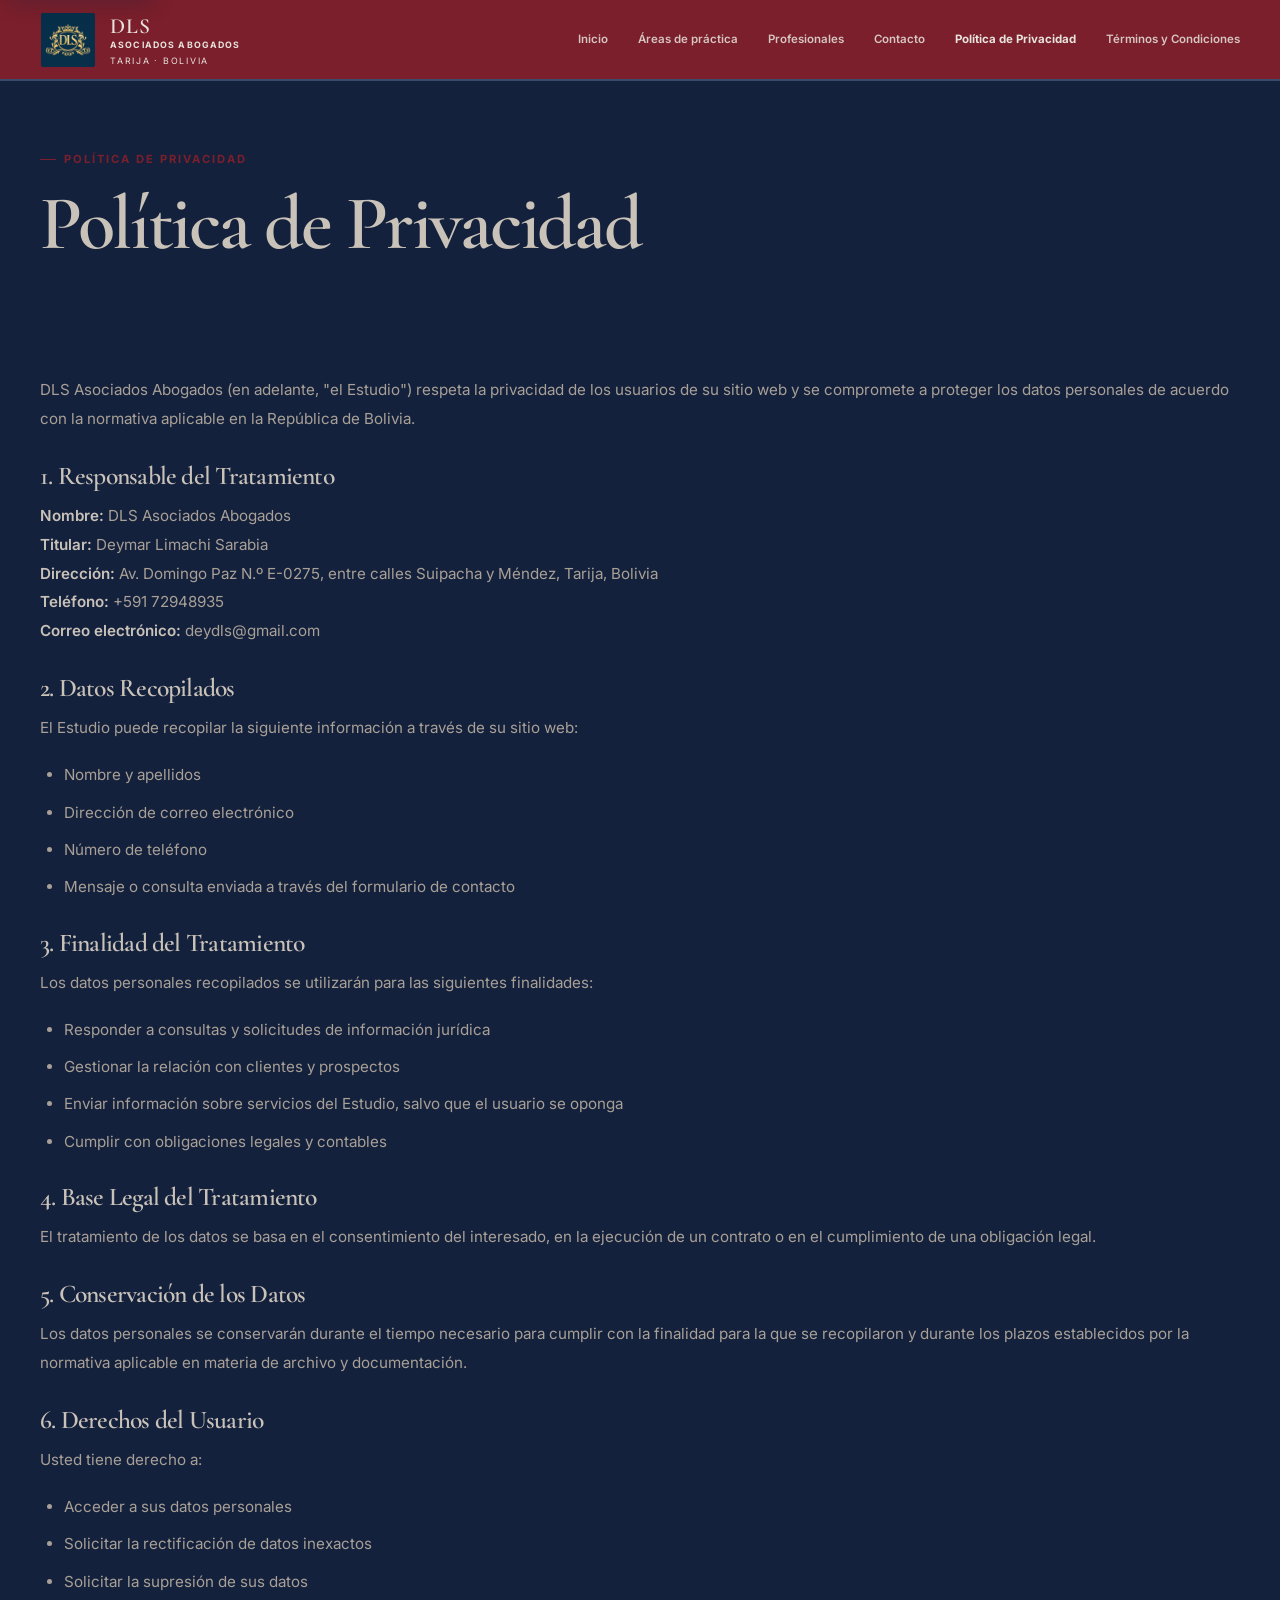
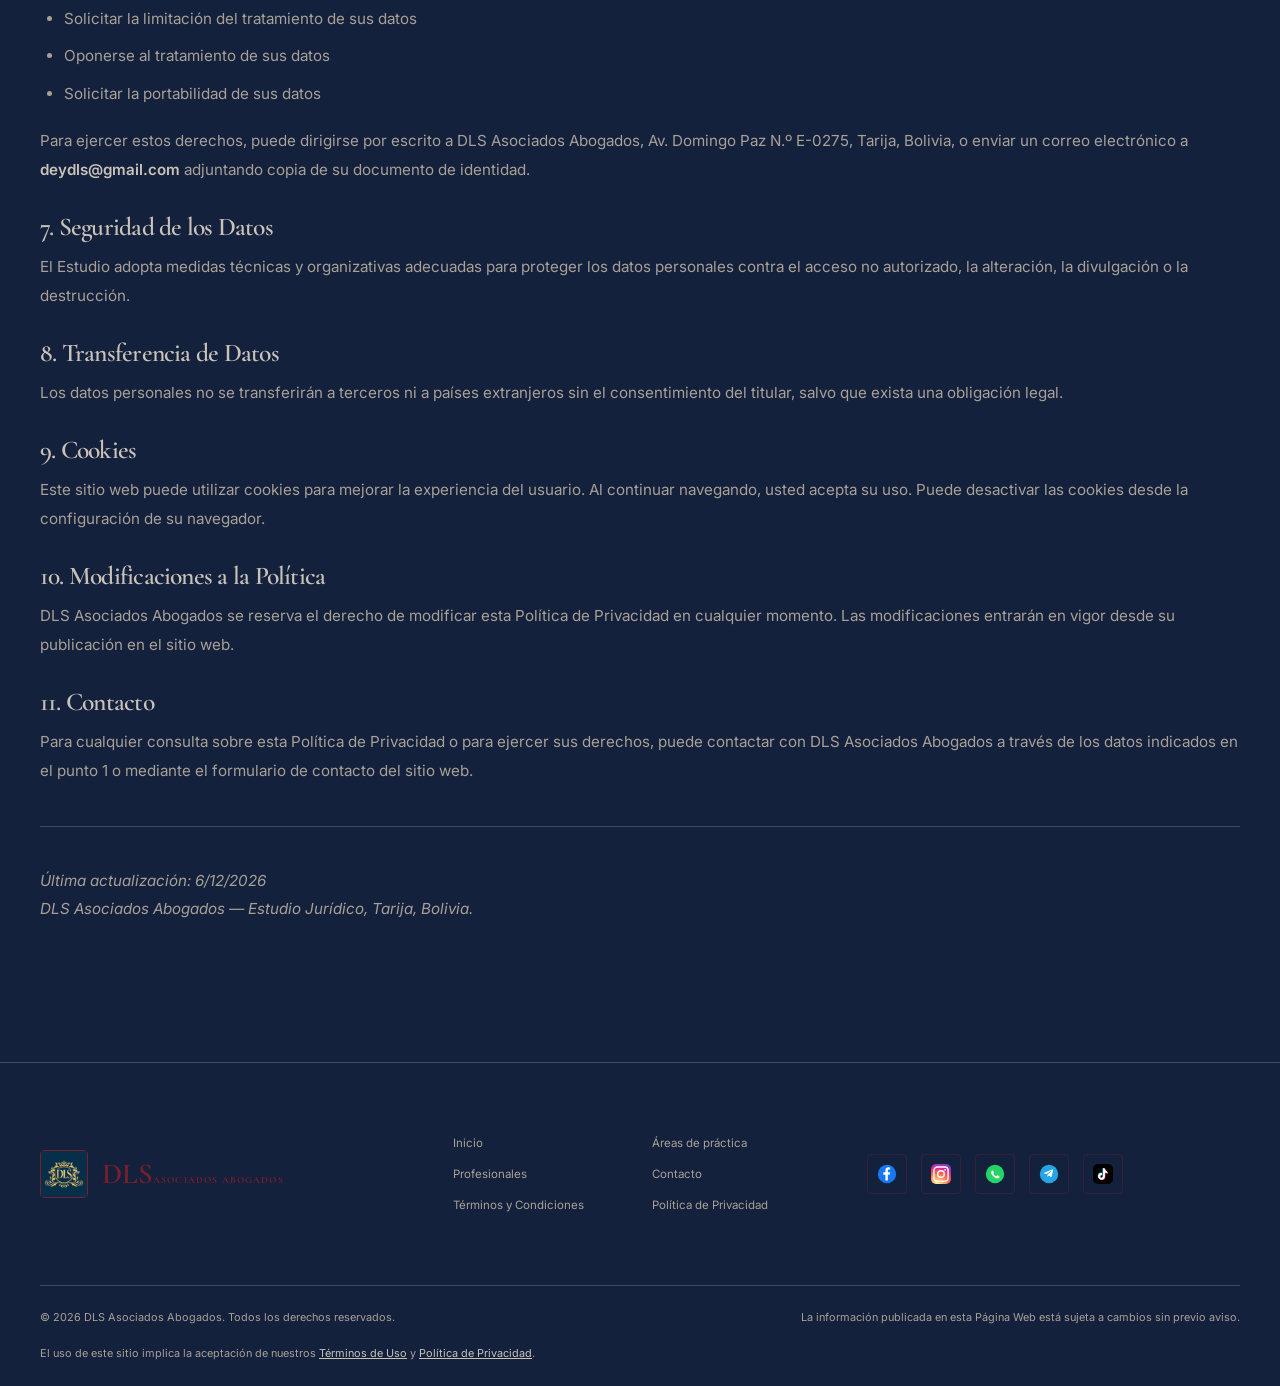
==== privacy-policy.html @ 2ac3062e "Primer commit: sitio web DLS Asociados Abogados listo para despliegue en Netlify" ====
<!doctype html>
<html lang="es">
  <head>
    <meta charset="utf-8" />
    <meta name="viewport" content="width=device-width, initial-scale=1" />
    <meta name="theme-color" content="#A5202B" />
    <meta name="robots" content="noindex, nofollow" />
    <title>Política de Privacidad | DLS Asociados Abogados</title>

    <!-- Favicon -->
    <link rel="icon" type="image/svg+xml" href="assets/favicon.svg" />
    <link rel="apple-touch-icon" href="assets/logo/logo-isotipo.svg" />

    <!-- Tipografía -->
    <link
      rel="preconnect"
      href="https://fonts.googleapis.com"
    />
    <link
      rel="preconnect"
      href="https://fonts.gstatic.com"
      crossorigin
    />
    <link
      href="https://fonts.googleapis.com/css2?family=Cormorant+Garamond:ital,wght@0,400;0,500;0,600;0,700;1,400&family=Inter:wght@400;500;600;700&display=swap"
      rel="stylesheet"
    />

    <!-- Hojas de estilo -->
    <link rel="stylesheet" href="css/tokens.css" />
    <link rel="stylesheet" href="css/base.css" />
    <link rel="stylesheet" href="css/components.css" />
    <link rel="stylesheet" href="css/responsive.css" />
  </head>

  <body>
    <a class="skip-link" href="#contenido">Saltar al contenido</a>

    <header class="site-header">
      <div class="container header-inner">
        <a class="brand" href="index.html" aria-label="DLS Asociados Abogados, inicio">
          <img
            class="brand-mark"
            src="assets/logo/logo-isotipo.svg"
            alt="Isotipo DLS"
            width="56"
            height="56"
            loading="eager"
          />
          <span class="brand-copy">
            <strong>DLS <b>ASOCIADOS ABOGADOS</b></strong>
            <small>TARIJA · BOLIVIA</small>
          </span>
        </a>
        <nav class="primary-nav" aria-label="Navegación principal">
          <a class="nav-link" href="index.html">Inicio</a>
          <a class="nav-link" href="index.html#areas">Áreas de práctica</a>
          <a class="nav-link" href="index.html#equipo">Profesionales</a>
          <a class="nav-link" href="#contacto">Contacto</a>
          <a class="nav-link is-active" href="privacy-policy.html">Política de Privacidad</a>
          <a class="nav-link" href="terms-of-service.html">Términos y Condiciones</a>
        </nav>
      </div>
    </header>

    <main id="contenido">
      <section class="section-pad" style="padding-top: 60px;">
        <div class="container">
          <div class="section-heading reveal">
            <div>
              <p class="eyebrow"><span></span> POLÍTICA DE PRIVACIDAD</p>
              <h1>Política de Privacidad</h1>
            </div>
          </div>

          <article class="legal-content reveal">
            <p class="body-large">
              DLS Asociados Abogados (en adelante, "el Estudio") respeta la privacidad de los usuarios de su sitio web y se compromete a proteger los datos personales de acuerdo con la normativa aplicable en la República de Bolivia.
            </p>

            <h2>1. Responsable del Tratamiento</h2>
            <p>
              <strong>Nombre:</strong> DLS Asociados Abogados<br />
              <strong>Titular:</strong> Deymar Limachi Sarabia<br />
              <strong>Dirección:</strong> Av. Domingo Paz N.º E-0275, entre calles Suipacha y Méndez, Tarija, Bolivia<br />
              <strong>Teléfono:</strong> +591 72948935<br />
              <strong>Correo electrónico:</strong> deydls@gmail.com
            </p>

            <h2>2. Datos Recopilados</h2>
            <p>
              El Estudio puede recopilar la siguiente información a través de su sitio web:
            </p>
            <ul class="body-large">
              <li>Nombre y apellidos</li>
              <li>Dirección de correo electrónico</li>
              <li>Número de teléfono</li>
              <li>Mensaje o consulta enviada a través del formulario de contacto</li>
            </ul>

            <h2>3. Finalidad del Tratamiento</h2>
            <p>
              Los datos personales recopilados se utilizarán para las siguientes finalidades:
            </p>
            <ul class="body-large">
              <li>Responder a consultas y solicitudes de información jurídica</li>
              <li>Gestionar la relación con clientes y prospectos</li>
              <li>Enviar información sobre servicios del Estudio, salvo que el usuario se oponga</li>
              <li>Cumplir con obligaciones legales y contables</li>
            </ul>

            <h2>4. Base Legal del Tratamiento</h2>
            <p>
              El tratamiento de los datos se basa en el consentimiento del interesado, en la ejecución de un contrato o en el cumplimiento de una obligación legal.
            </p>

            <h2>5. Conservación de los Datos</h2>
            <p>
              Los datos personales se conservarán durante el tiempo necesario para cumplir con la finalidad para la que se recopilaron y durante los plazos establecidos por la normativa aplicable en materia de archivo y documentación.
            </p>

            <h2>6. Derechos del Usuario</h2>
            <p>
              Usted tiene derecho a:
            </p>
            <ul class="body-large">
              <li>Acceder a sus datos personales</li>
              <li>Solicitar la rectificación de datos inexactos</li>
              <li>Solicitar la supresión de sus datos</li>
              <li>Solicitar la limitación del tratamiento de sus datos</li>
              <li>Oponerse al tratamiento de sus datos</li>
              <li>Solicitar la portabilidad de sus datos</li>
            </ul>
            <p>
              Para ejercer estos derechos, puede dirigirse por escrito a DLS Asociados Abogados, Av. Domingo Paz N.º E-0275, Tarija, Bolivia, o enviar un correo electrónico a <strong>deydls@gmail.com</strong> adjuntando copia de su documento de identidad.
            </p>

            <h2>7. Seguridad de los Datos</h2>
            <p>
              El Estudio adopta medidas técnicas y organizativas adecuadas para proteger los datos personales contra el acceso no autorizado, la alteración, la divulgación o la destrucción.
            </p>

            <h2>8. Transferencia de Datos</h2>
            <p>
              Los datos personales no se transferirán a terceros ni a países extranjeros sin el consentimiento del titular, salvo que exista una obligación legal.
            </p>

            <h2>9. Cookies</h2>
            <p>
              Este sitio web puede utilizar cookies para mejorar la experiencia del usuario. Al continuar navegando, usted acepta su uso. Puede desactivar las cookies desde la configuración de su navegador.
            </p>

            <h2>10. Modificaciones a la Política</h2>
            <p>
              DLS Asociados Abogados se reserva el derecho de modificar esta Política de Privacidad en cualquier momento. Las modificaciones entrarán en vigor desde su publicación en el sitio web.
            </p>

            <h2>11. Contacto</h2>
            <p>
              Para cualquier consulta sobre esta Política de Privacidad o para ejercer sus derechos, puede contactar con DLS Asociados Abogados a través de los datos indicados en el punto 1 o mediante el formulario de contacto del sitio web.
            </p>

            <hr style="margin: 40px 0; border: none; border-top: 1px solid var(--line-hover);" />

            <p class="body-large">
              <em>
                Última actualización: <span id="update-date"></span><br />
                DLS Asociados Abogados — Estudio Jurídico, Tarija, Bolivia.
              </em>
            </p>
          </article>
        </div>
      </section>
    </main>

    <footer class="site-footer">
      <div class="container footer-main">
        <a class="footer-brand" href="index.html">
          <span class="brand-mark">
            <img src="assets/logo/logo-isotipo.svg" alt="Isotipo DLS" width="48" height="48" />
          </span>
          <span>
            <strong>DLS<small>ASOCIADOS ABOGADOS</small></strong>
          </span>
        </a>
        <div class="footer-links">
          <a href="index.html">Inicio</a>
          <a href="index.html#areas">Áreas de práctica</a>
          <a href="index.html#equipo">Profesionales</a>
          <a href="index.html#contacto">Contacto</a>
          <a href="terms-of-service.html">Términos y Condiciones</a>
          <a href="privacy-policy.html">Política de Privacidad</a>
        </div>
        <div class="footer-social">
          <a href="#" class="social-facebook" aria-label="Facebook">
            <img src="assets/Redes Sociales/facebook.svg" alt="Facebook" width="20" height="20" />
          </a>
          <a href="#" class="social-instagram" aria-label="Instagram">
            <img src="assets/Redes Sociales/instagram.svg" alt="Instagram" width="20" height="20" />
          </a>
          <a href="#" class="social-whatsapp" aria-label="WhatsApp">
            <img src="assets/Redes Sociales/whatsapp.svg" alt="WhatsApp" width="20" height="20" />
          </a>
          <a href="#" class="social-telegram" aria-label="Telegram">
            <img src="assets/Redes Sociales/telegram.svg" alt="Telegram" width="20" height="20" />
          </a>
          <a href="#" class="social-tiktok" aria-label="TikTok">
            <img src="assets/Redes Sociales/tiktok.svg" alt="TikTok" width="20" height="20" />
          </a>
        </div>
      </div>
      <div class="container footer-bottom">
        <span>© <span id="current-year"></span> DLS Asociados Abogados. Todos los derechos reservados.</span>
        <span>La información publicada en esta Página Web está sujeta a cambios sin previo aviso.</span>
        <span>El uso de este sitio implica la aceptación de nuestros <a href="terms-of-service.html" style="color: var(--ink); text-decoration: underline;">Términos de Uso</a> y <a href="privacy-policy.html" style="color: var(--ink); text-decoration: underline;">Política de Privacidad</a>.</span>
      </div>
    </footer>

    <script type="module" src="js/main.js"></script>
    <script>
      document.getElementById('current-year').textContent = new Date().getFullYear();
      document.getElementById('update-date').textContent = new Date().toLocaleDateString('es-BO');
    </script>
  </body>
</html>
---- css/tokens.css ----
:root {
  /* Diseño: tema oscuro permanente */
  color-scheme: dark;

  /* Nueva paleta institucional */
  --azul-tinto: #14213d;
  --azul-tinto-deep: #0f1a30;
  --burdeo: #7a1f2b;
  --burdeo-dark: #5a1520;
  --burdeo-light: rgba(122, 31, 43, 0.15);
  --burdeo-border: rgba(122, 31, 43, 0.35);
  --piedra: #e7e3dc;
  --piedra-soft: #c9c2b8;
  --piedra-muted: #a8a096;

  /* Neutros derivados de la paleta */
  --paper: #14213d;
  --surface: #1c2e4c;
  --surface-soft: #263a5f;
  --ink: #c9c2b8;
  --ink-soft: #a8a096;
  --muted: #8a8278;
  --muted-soft: #6e665e;
  --line: #2a3a5a;
  --line-hover: #3a4a6a;

  /* Enlaces */
  --link: #7a1f2b;
  --link-hover: #9a3f4b;

  --burdeo-deep: #5a1520;

  /* Colores semánticos adicionales (referenciados en components.css) */
  --ivory: #243452;
  --wine: #7a1f2b;

  /* Tipografía */
  --font-display: "Cormorant Garamond", Georgia, serif;
  --font-body: "Inter", system-ui, -apple-system, BlinkMacSystemFont, "Segoe UI", Roboto, sans-serif;
  --font-mono: ui-monospace, SFMono-Regular, "SF Mono", Consolas, monospace;

  /* Espaciado y contenedor */
  --container-max: 1200px;
  --container-padding: 28px;
  --header-height: 80px;
  --header-height-scrolled: 64px;
  --radius: 4px;
  --radius-soft: 10px;
  --shadow-soft: 0 8px 24px rgba(20, 33, 61, 0.40);
  --shadow-medium: 0 16px 40px rgba(20, 33, 61, 0.50);
  --shadow-strong: 0 24px 60px rgba(20, 33, 61, 0.60);

  /* Transiciones */
  --ease-base: cubic-bezier(0.2, 0.7, 0.2, 1);
  --ease-spring: cubic-bezier(0.34, 1.56, 0.64, 1);
  --transition-fast: 0.25s var(--ease-base);
  --transition-base: 0.4s var(--ease-base);
  --transition-slow: 0.65s var(--ease-base);

  /* Breakpoints */
  --bp-xl: 1200px;
  --bp-lg: 1024px;
  --bp-md: 768px;
  --bp-sm: 540px;

  z-index:
    z-dropdown 100,
    z-sticky 500,
    z-modal 1000,
    z-toast 1100;
}
---- css/base.css ----
/* ==== Reset y base ==== */
*,
*::before,
*::after {
  box-sizing: border-box;
  margin: 0;
  padding: 0;
}

html {
  scroll-behavior: smooth;
  scroll-padding-top: calc(var(--header-height) + 16px);
  font-size: 16px;
}

body {
  margin: 0;
  background: var(--paper);
  color: var(--ink);
  font-family: var(--font-body);
  font-size: 0.9375rem;
  line-height: 1.8;
  font-weight: 400;
  -webkit-font-smoothing: antialiased;
  -moz-osx-font-smoothing: grayscale;
  text-rendering: optimizeLegibility;
}

body.menu-open {
  overflow: hidden;
}

a {
  color: inherit;
  text-decoration: none;
  transition: color var(--transition-fast);
}

button,
input,
select,
textarea {
  font: inherit;
  color: inherit;
}

img,
svg {
  display: block;
  max-width: 100%;
  height: auto;
}

::selection {
  background: var(--burdeo);
  color: var(--burdeo-deep);
}

/* ==== Utilidades de layout ==== */
.container {
  width: min(var(--container-max), calc(100% - 2 * var(--container-padding)));
  margin-inline: auto;
}

.section-pad {
  padding: 120px 0;
}

.section-sm {
  padding: 80px 0;
}

/* ==== Títulos ==== */
h1,
h2,
h3,
h4,
h5,
h6 {
  font-family: var(--font-display);
  font-weight: 500;
  line-height: 1.1;
  letter-spacing: -0.03em;
  color: var(--ink);
}

h1 {
  font-size: clamp(2.6rem, 6vw, 4.8rem);
  margin-bottom: 0.65em;
  font-weight: 600;
}

h2 {
  font-size: clamp(2.1rem, 4.5vw, 3.6rem);
  margin-bottom: 0.55em;
  font-weight: 600;
}

h3 {
  font-size: clamp(1.4rem, 3vw, 2rem);
  margin-bottom: 0.5em;
  font-weight: 600;
}

h4 {
  font-size: clamp(1.1rem, 2.5vw, 1.45rem);
  margin-bottom: 0.5em;
  font-weight: 600;
}

h1 em,
h2 em,
h3 em,
h4 em {
  font-weight: 400;
  color: var(--burdeo);
  font-style: italic;
}

p {
  margin: 0 0 1.25rem;
  color: var(--ink-soft);
}

.body-large {
  font-size: 1.05rem;
  line-height: 1.9;
  color: var(--ink-soft);
}

/* ==== Enlaces de texto ==== */
.text-link {
  display: inline-flex;
  align-items: center;
  gap: 8px;
  margin-top: 20px;
  color: var(--burdeo);
  font-size: 0.75rem;
  font-weight: 700;
  letter-spacing: 0.1em;
  text-transform: uppercase;
  transition: color var(--transition-fast), gap var(--transition-base);
}

.text-link:hover {
  color: var(--link-hover);
  gap: 14px;
}

.text-link-light {
  color: var(--ink);
}

.text-link-light:hover {
  color: var(--burdeo);
}

/* ==== Eyebrow (títulos de sección pequeños) ==== */
.eyebrow {
  display: inline-flex;
  align-items: center;
  gap: 8px;
  font-size: 0.7rem;
  font-weight: 700;
  letter-spacing: 0.18em;
  text-transform: uppercase;
  color: var(--burdeo);
  margin-bottom: 12px;
}

.eyebrow span {
  display: inline-block;
  width: 16px;
  height: 1px;
  background: currentColor;
}

/* .eyebrow-light se usa sobre fondos oscuros (hero, contacto) para contraste accesible */
.eyebrow-light {
  color: var(--ink);
}

/* ==== Eyebrow (títulos de sección pequeños) ==== */
.eyebrow {
  display: inline-flex;
  align-items: center;
  gap: 8px;
  font-size: 0.7rem;
  font-weight: 700;
  letter-spacing: 0.18em;
  text-transform: uppercase;
  color: var(--burdeo);
  margin-bottom: 12px;
}

.eyebrow span {
  display: inline-block;
  width: 16px;
  height: 1px;
  background: currentColor;
}

/* .eyebrow-light se usa sobre fondos oscuros (hero, contacto) para que el texto se vea claro */
.eyebrow-light {
  color: var(--ink);
}

/* ==== Botones ==== */
.button {
  display: inline-flex;
  align-items: center;
  justify-content: center;
  gap: 10px;
  min-height: 54px;
  padding: 0 28px;
  border: 1px solid transparent;
  border-radius: var(--radius);
  font-size: 0.72rem;
  font-weight: 700;
  letter-spacing: 0.1em;
  text-transform: uppercase;
  cursor: pointer;
  transition: transform var(--transition-fast), background var(--transition-fast),
    border-color var(--transition-fast), color var(--transition-fast), box-shadow var(--transition-fast);
}

.button:hover {
  transform: translateY(-2px);
  box-shadow: var(--shadow-soft);
}

.button:active {
  transform: translateY(0);
}

.button-gold {
  background: var(--burdeo);
  color: #f5f5f0;
}

.button-gold:hover {
  background: var(--burdeo-deep);
  color: #f5f5f0;
}

.button-outline {
  background: transparent;
  border-color: var(--line-hover);
  color: #f5f5f0;
}

.button-outline:hover {
  background: var(--burdeo);
  border-color: var(--burdeo);
  color: #f5f5f0;
}

.button-ghost {
  background: transparent;
  color: #f5f5f0;
}

.button-ghost:hover {
  color: #f5f5f0;
  background: var(--ivory);
}

.button:focus-visible {
  outline: 3px solid var(--burdeo-deep);
  outline-offset: 3px;
}

/* ==== Skip link ==== */
.skip-link {
  position: fixed;
  z-index: 2000;
  top: 12px;
  left: 12px;
  padding: 10px 16px;
  background: var(--surface);
  color: var(--ink);
  border: 1px solid var(--line);
  border-radius: var(--radius);
  font-size: 0.75rem;
  font-weight: 600;
  transform: translateY(-150%);
  transition: transform var(--transition-fast);
  box-shadow: var(--shadow-soft);
}

.skip-link:focus {
  transform: translateY(0);
}

/* ==== Focus visible ==== */
:focus-visible {
  outline: 3px solid var(--burdeo-deep);
  outline-offset: 3px;
}

/* ==== Reduce motion ==== */
@media (prefers-reduced-motion: reduce) {
  *,
  *::before,
  *::after {
    animation-duration: 0.01ms !important;
    animation-iteration-count: 1 !important;
    transition-duration: 0.01ms !important;
    scroll-behavior: auto !important;
  }
}
---- css/components.css ----
/* ==== Cabecera ==== */
.site-header {
  position: sticky;
  top: 0;
  z-index: 500;
  height: var(--header-height);
  background: var(--burdeo);
  border-bottom: 1px solid var(--line-hover);
  transition: background var(--transition-base), height var(--transition-base),
    box-shadow var(--transition-base);
}

.site-header.is-scrolled {
  height: var(--header-height-scrolled);
  backdrop-filter: blur(12px);
  background: rgba(122, 31, 43, 0.95);
  box-shadow: var(--shadow-medium);
}

.header-inner {
  height: 100%;
  display: flex;
  align-items: center;
  justify-content: space-between;
  gap: 24px;
}

.brand {
  display: flex;
  align-items: center;
  gap: 14px;
  color: var(--piedra);
}

.brand-mark {
  display: grid;
  place-items: center;
  width: 56px;
  height: 56px;
  border: 1px solid var(--burdeo);
  font: 600 1.5rem var(--font-display);
  letter-spacing: 0.06em;
  color: var(--burdeo);
  border-radius: var(--radius);
  transition: transform var(--transition-base);
  background: var(--surface);
  color: var(--burdeo);
}

.brand:hover .brand-mark {
  transform: none;
}

.brand-copy {
  display: flex;
  flex-direction: column;
  line-height: 1.12;
}

.brand-copy strong {
  font: 600 1.35rem var(--font-display);
  letter-spacing: 0.04em;
  color: var(--piedra);
}

.brand-copy b {
  display: block;
  font: 700 0.55rem var(--font-body);
  letter-spacing: 0.13em;
  color: var(--piedra);
}

.brand-copy small {
  font-size: 0.55rem;
  letter-spacing: 0.2em;
  margin-top: 6px;
  color: var(--piedra);
}

/* Navegación principal */
.primary-nav {
  display: flex;
  align-items: center;
  gap: clamp(16px, 2.5vw, 30px);
}

.nav-link {
  color: var(--piedra);
  font-size: 0.72rem;
  font-weight: 600;
  white-space: nowrap;
  padding: 6px 0;
  position: relative;
  transition: color var(--transition-fast);
  opacity: 0.85;
}

.nav-link::after {
  content: "";
  position: absolute;
  bottom: -2px;
  left: 0;
  width: 0;
  height: 2px;
  background: var(--burdeo);
  transition: width var(--transition-base), background var(--transition-base);
  border-radius: 1px;
}

.nav-link:hover {
  color: var(--piedra);
  opacity: 1;
}

.nav-link.is-active {
  color: var(--piedra);
  opacity: 1;
  font-weight: 700;
}

.nav-link:hover::after,
.nav-link.is-active::after {
  width: 100%;
  background: var(--piedra);
}

.nav-link.is-active::after {
  background: var(--burdeo);
}

.button-nav {
  min-height: 46px;
  padding: 0 18px;
  background: var(--burdeo);
  color: #f5f5f0;
  font-size: 0.65rem;
  font-weight: 700;
  border-radius: var(--radius);
  letter-spacing: 0.06em;
  text-transform: uppercase;
  transition: background var(--transition-fast), transform var(--transition-fast);
}

.button-nav:hover {
  background: var(--burdeo-deep);
  color: #f5f5f0;
  transform: translateY(-1px);
}

/* Botón menú móvil */
.menu-toggle {
  display: none;
  background: none;
  border: 0;
  padding: 10px;
  color: var(--ink);
  cursor: pointer;
  z-index: 1002;
}

.menu-toggle span {
  display: block;
  width: 24px;
  height: 1px;
  margin: 5px 0;
  background: currentColor;
  transition: transform var(--transition-base), opacity var(--transition-base),
    background var(--transition-base);
}

.menu-toggle[aria-expanded="true"] span:nth-child(1) {
  transform: translateY(6px) rotate(45deg);
}

.menu-toggle[aria-expanded="true"] span:nth-child(2) {
  opacity: 0;
}

.menu-toggle[aria-expanded="true"] span:nth-child(3) {
  transform: translateY(-6px) rotate(-45deg);
}

/* ==== Hero ==== */
.hero {
  position: relative;
  min-height: min(820px, calc(100svh - var(--header-height)));
  display: flex;
  align-items: center;
  overflow: hidden;
  background: var(--azul-tinto-deep);
  color: var(--ink);
}

.hero-image {
  position: absolute;
  inset: 0;
  background: var(--burdeo-deep);
  background-image: radial-gradient(circle at 20% 30%, rgba(122, 31, 43, 0.10) 0%, transparent 45%),
    radial-gradient(circle at 80% 70%, rgba(20, 33, 61, 0.12) 0%, transparent 50%);
}

.hero-overlay {
  position: absolute;
  inset: 0;
  background: linear-gradient(
    90deg,
    rgba(20, 33, 61, 0.94) 0%,
    rgba(30, 45, 70, 0.80) 48%,
    rgba(15, 26, 48, 0.65) 100%
  );
}

.hero-content {
  position: relative;
  z-index: 2;
  padding: 55px 0 80px;
  display: flex;
  justify-content: space-between;
  align-items: center;
  gap: 40px;
  flex-wrap: nowrap;
}

.hero-text {
  flex: 1;
  max-width: 600px;
}

.hero-logo {
  flex: 0 0 auto;
  max-width: 650px;
}

.hero-logo img {
  width: 100%;
  height: auto;
  display: block;
}

.hero h1 {
  max-width: 860px;
  margin-bottom: 22px;
  color: var(--ink);
  font-weight: 600;
}

.hero-lead {
  max-width: 580px;
  color: var(--ink-soft);
  font-size: 1.08rem;
  margin-bottom: 38px;
  line-height: 1.8;
}

.hero-actions {
  display: flex;
  align-items: center;
  gap: 22px;
  flex-wrap: wrap;
  margin-top: 10px;
}

.hero-index {
  position: absolute;
  right: 4%;
  bottom: 48px;
  display: flex;
  align-items: center;
  gap: 14px;
  color: var(--ink-soft);
  font-size: 0.62rem;
  font-weight: 600;
  letter-spacing: 0.18em;
  text-transform: uppercase;
}

.hero-index i {
  width: 70px;
  height: 1px;
  background: var(--burdeo);
}

/* ==== Separador visual entre secciones ==== */
.section-pad {
  border-top: 1px solid var(--line-hover);
}

.site-footer {
  border-top: 1px solid var(--line-hover);
}

/* ==== Introducción / Estudio ==== */
.intro {
  background: var(--ivory);
}

.intro-grid {
  display: grid;
  grid-template-columns: 1fr 1fr;
  align-items: center;
  gap: clamp(60px, 10vw, 140px);
}

.intro-visual {
  position: relative;
  padding: 0 30px 40px 0;
}

.intro-photo {
  position: relative;
  min-height: 580px;
  border-radius: var(--radius-soft);
  overflow: hidden;
  border: 1px solid var(--line-hover);
}

.intro-photo-img {
  width: 100%;
  height: 100%;
  object-fit: cover;
  display: block;
}

.intro-visual::after {
  content: "";
  position: absolute;
  right: 0;
  bottom: -24px;
  width: 52%;
  height: 38%;
  border-right: 1px solid var(--burdeo-deep);
  border-bottom: 1px solid var(--burdeo-deep);
  pointer-events: none;
  border-radius: 0 0 var(--radius-soft) 0;
  opacity: 0.6;
}

.intro-caption {
  position: absolute;
  left: 0;
  bottom: 0;
  padding: 16px 22px;
  background: var(--burdeo);
  color: var(--piedra);
  font-size: 0.72rem;
  font-weight: 600;
  letter-spacing: 0.1em;
  border-radius: 0 0 var(--radius-soft) 0;
  border: 1px solid rgba(122, 31, 43, 0.3);
}

.intro-caption span {
  display: inline-block;
  width: 26px;
  height: 1px;
  margin: 0 10px 4px 0;
  background: var(--burdeo);
}

.intro-copy h2 em,
.section-heading h2 em,
.team-copy h2 em {
  color: var(--burdeo);
}

.intro-copy > p:not(.eyebrow) {
  color: var(--ink-soft);
}

/* ==== Áreas de práctica ==== */
.section-heading {
  display: flex;
  align-items: flex-end;
  justify-content: space-between;
  gap: 50px;
  margin-bottom: 60px;
  flex-wrap: wrap;
}

.section-heading h2 {
  margin: 0;
}

.section-intro {
  max-width: 380px;
  margin: 0 0 10px;
  color: var(--ink-soft);
  font-size: 0.92rem;
  line-height: 1.6;
}

.practice-grid {
  display: grid;
  grid-template-columns: repeat(3, 1fr);
  gap: 0;
  border-top: 1px solid var(--line);
  border-left: 1px solid var(--line);
}

.practice-card {
  position: relative;
  min-height: 260px;
  padding: 32px 30px 28px;
  border-right: 1px solid var(--line);
  border-bottom: 1px solid var(--line);
  background: var(--surface);
  transition: transform var(--transition-base), background var(--transition-base),
    box-shadow var(--transition-base), border-color var(--transition-base);
}

.practice-card:hover {
  background: var(--ivory);
  transform: translateY(-5px);
  box-shadow: var(--shadow-medium);
  border-color: var(--line-hover);
}

.practice-number {
  position: absolute;
  top: 28px;
  right: 28px;
  color: var(--ink-soft);
  font-size: 0.7rem;
  font-weight: 700;
  letter-spacing: 0.1em;
}

.line-icon {
  display: grid;
  place-items: center;
  width: 48px;
  height: 48px;
  margin-bottom: 24px;
  border: 2px solid var(--burdeo);
  border-radius: 50%;
  color: var(--burdeo);
  font: 1.7rem var(--font-display);
  background: rgba(122, 31, 43, 0.10);
  box-shadow: 0 0 0 3px rgba(122, 31, 43, 0.15);
  transition: transform var(--transition-base), background var(--transition-base),
    border-color var(--transition-base), box-shadow var(--transition-base);
}

.practice-card:hover .line-icon {
  transform: scale(1.1) rotate(-5deg);
  background: var(--burdeo);
  color: var(--burdeo-deep);
  box-shadow: 0 0 15px rgba(122, 31, 43, 0.35);
}

.practice-card h3 {
  margin-bottom: 12px;
  font-size: 1.6rem;
}

.practice-card p {
  min-height: 56px;
  color: var(--ink-soft);
  font-size: 0.8rem;
  margin-bottom: 18px;
}

.practice-card > a {
  color: var(--burdeo);
  font-size: 0.7rem;
  font-weight: 700;
  letter-spacing: 0.08em;
  text-transform: uppercase;
}

.practice-card-featured {
  background: var(--ivory);
  border-color: var(--burdeo-border);
}

.practice-card-featured .line-icon {
  border-color: var(--burdeo);
  color: var(--burdeo);
  background: rgba(122, 31, 43, 0.10);
}

/* ==== Mapa de ubicación ==== */
.practice-map {
  margin-top: 80px;
  display: grid;
  grid-template-columns: 1fr 1fr;
  gap: clamp(30px, 6vw, 60px);
  align-items: start;
}

.map-container {
  position: relative;
  height: 420px;
  min-height: 380px;
  border-radius: var(--radius-soft);
  overflow: hidden;
  border: 1px solid var(--line-hover);
  box-shadow: var(--shadow-medium);
  background: var(--surface);
}

.map-container img {
  width: 100%;
  height: 100%;
  object-fit: cover;
  display: block;
}

.map-info {
  display: flex;
  flex-direction: column;
  justify-content: center;
}

.map-info h3 {
  color: var(--ink);
  margin-bottom: 12px;
}

.map-info p {
  color: var(--ink-soft);
  line-height: 1.8;
  margin-bottom: 24px;
}

/* ==== Manifiesto / Enfoque ==== */
.statement {
  position: relative;
  overflow: hidden;
  padding: 110px 0;
  background: var(--burdeo);
  color: var(--ink);
}

.statement-pattern {
  position: absolute;
  right: -80px;
  top: -200px;
  width: 560px;
  height: 560px;
  border: 1px solid var(--burdeo-light);
  border-radius: 50%;
  opacity: 0.5;
}

.statement-pattern::before,
.statement-pattern::after {
  content: "";
  position: absolute;
  inset: 45px;
  border: 1px solid rgba(122, 31, 43, 0.18);
  border-radius: 50%;
}

.statement-pattern::after {
  inset: 95px;
}

.statement-inner {
  position: relative;
  z-index: 2;
}

.statement h2 {
  max-width: 900px;
  color: var(--ink);
}

.statement-inner > p:last-child {
  max-width: 560px;
  color: var(--ink-soft);
  font-size: 1.05rem;
}

/* ==== Equipo ==== */
.team {
  background: var(--ivory);
}

.team-grid {
  display: grid;
  grid-template-columns: 1fr 0.85fr;
  align-items: center;
  gap: clamp(60px, 10vw, 140px);
}

.team-copy > p:not(.eyebrow) {
  color: var(--ink-soft);
}

.team-card {
  position: relative;
  display: flex;
  flex-direction: column;
  width: 340px;
  flex-shrink: 0;
  height: auto;
  background: var(--surface);
  border-radius: var(--radius-soft);
  overflow: hidden;
  border: 1px solid var(--line-hover);
}

.team-carousel {
  position: relative;
  margin-top: 40px;
}

.carousel-viewport {
  overflow: hidden;
  width: 100%;
  max-width: 360px;
  margin: 0 auto;
}

.team-carousel-track {
  display: flex;
  flex-wrap: nowrap;
  gap: 20px;
  transition: transform 0.5s ease;
}

.team-carousel .team-card {
  flex: 0 0 auto;
  width: 340px;
  flex-shrink: 0;
  height: auto;
}

.team-card-photo {
  position: relative;
  width: 100%;
  height: 340px;
  border-radius: var(--radius-soft) var(--radius-soft) 0 0;
  overflow: hidden;
  background: var(--line);
  display: flex;
  align-items: center;
  justify-content: center;
}

.team-card-photo-img {
  width: 100%;
  height: 100%;
  object-fit: contain;
  object-position: center;
  display: block;
}

.team-card-info {
  padding: 20px;
  display: flex;
  flex-direction: column;
  gap: 10px;
}

.team-card-badge {
  font-size: 0.68rem;
  font-weight: 700;
  letter-spacing: 0.1em;
  text-transform: uppercase;
  color: var(--ink);
}

.team-card-info h3 {
  margin: 0;
  font-size: 1.4rem;
  color: var(--ink);
}

.team-card-info p {
  margin: 0;
  font-size: 0.85rem;
  color: var(--ink-soft);
  font-size: 0.95rem;
}

/* Controles del carrusel */
.carousel-btn {
  position: absolute;
  top: 50%;
  transform: translateY(-50%);
  width: 44px;
  height: 44px;
  border: 1px solid var(--burdeo-border);
  border-radius: 50%;
  background: var(--surface);
  color: #f5f5f0;
  cursor: pointer;
  z-index: 10;
  display: grid;
  place-items: center;
  transition: all 0.3s;
}

.carousel-btn:hover {
  background: var(--burdeo);
  color: #f5f5f0;
}

.carousel-prev {
  left: 16px;
}

.carousel-next {
  right: 16px;
}

/* Indicadores (dots) */
.carousel-dots {
  display: flex;
  justify-content: center;
  gap: 10px;
  margin-top: 24px;
}

.carousel-dot {
  width: 10px;
  height: 10px;
  border-radius: 50%;
  border: 1px solid var(--burdeo-border);
  background: var(--surface);
  cursor: pointer;
  padding: 0;
}

.carousel-dot[aria-selected="true"] {
  background: var(--burdeo);
  border-color: var(--burdeo);
}

/* Responsive */
@media (max-width: 820px) {
  .team-carousel .team-card { width: 300px; }
  .team-card-photo { height: 280px; }
  .carousel-btn { width: 40px; height: 40px; }
}

@media (max-width: 540px) {
  .team-carousel .team-card { width: 280px; }
  .team-card-photo { height: 240px; }
  .carousel-btn { width: 38px; height: 38px; }
}

/* ==== Contacto ==== */
.contact {
  background: var(--azul-tinto-deep);
  color: var(--ink);
}

.contact-heading h2 em {
  color: var(--burdeo);
}

.section-intro-light {
  color: var(--ink-soft);
  font-size: 0.95rem;
}

.contact-grid {
  display: grid;
  grid-template-columns: 0.9fr 1.1fr;
  gap: clamp(50px, 10vw, 130px);
  align-items: start;
}

.contact-item {
  display: flex;
  align-items: flex-start;
  gap: 20px;
  padding: 20px 0;
  border-bottom: 1px solid var(--line-hover);
}

.contact-item:last-child {
  border-bottom: none;
}

.contact-icon {
  display: grid;
  place-items: center;
  flex: 0 0 44px;
  width: 44px;
  height: 44px;
  border: 1px solid var(--burdeo-border);
  border-radius: 50%;
  color: var(--burdeo);
  font-size: 1.1rem;
  background: var(--burdeo-light);
}

.contact-item > span:last-child {
  display: flex;
  flex-direction: column;
  gap: 4px;
}

.contact-item small {
  color: var(--ink-soft);
  font-size: 0.64rem;
  letter-spacing: 0.11em;
}

.contact-item strong {
  font-size: 0.95rem;
}

.contact-cta {
  margin-top: 30px;
}

.contact-form {
  padding: 42px;
  background: rgba(231, 227, 220, 0.05);
  border: 1px solid var(--burdeo-border);
  border-radius: var(--radius-soft);
  backdrop-filter: blur(12px);
}

.contact-form h3 {
  max-width: 460px;
  font-size: 2.2rem;
  color: var(--ink);
}

.form-note {
  color: var(--ink-soft);
  font-size: 0.78rem;
  margin-bottom: 24px;
}

.contact-form label {
  display: block;
  margin: 22px 0 8px;
  color: var(--ink);
  font-size: 0.72rem;
  font-weight: 600;
  letter-spacing: 0.08em;
  text-transform: uppercase;
}

.contact-form input,
.contact-form select,
.contact-form textarea {
  width: 100%;
  padding: 14px 16px;
  border: 1px solid var(--line-hover);
  border-radius: var(--radius);
  background: rgba(231, 227, 220, 0.05);
  color: var(--ink);
  font-size: 0.85rem;
  transition: border-color var(--transition-fast), background var(--transition-fast);
}

.contact-form input:focus,
.contact-form select:focus,
.contact-form textarea:focus {
  outline: none;
  border-color: var(--burdeo);
  background: rgba(231, 227, 220, 0.12);
}

.contact-form select option {
  color: var(--ink);
  background: var(--burdeo-dark);
}

.contact-form input::placeholder,
.contact-form textarea::placeholder {
  color: var(--ink-soft);
}

.contact-form textarea {
  resize: vertical;
  min-height: 120px;
}

.form-error {
  min-height: 20px;
  margin: 10px 0;
  color: var(--ink-soft);
  font-size: 0.74rem;
}

.button-submit {
  width: 100%;
  cursor: pointer;
  margin-top: 8px;
}

.privacy-note {
  display: block;
  margin-top: 16px;
  color: var(--ink-soft);
  font-size: 0.65rem;
  line-height: 1.5;
}

.map-link {
  display: flex;
  align-items: center;
  justify-content: space-between;
  gap: 30px;
  margin-top: 80px;
  padding-top: 30px;
  border-top: 1px solid var(--line-hover);
  flex-wrap: wrap;
}

.map-link > div {
  flex: 1;
  min-width: 200px;
}

.map-link p {
  margin: 8px 0 0;
  font-size: 0.88rem;
  color: var(--ink-soft);
  font-size: 0.95rem;
}

/* ==== Pie de página ==== */
.site-footer {
  background: var(--azul-tinto);
  color: var(--ink);
}

.footer-main {
  display: grid;
  grid-template-columns: 1fr 1fr 1fr;
  align-items: center;
  gap: 40px;
  padding: 70px 0;
}

.footer-brand {
  display: flex;
  align-items: center;
  gap: 14px;
  color: var(--burdeo);
}

.footer-brand .brand-mark {
  width: 48px;
  height: 48px;
  font-size: 1.25rem;
  border-color: var(--burdeo);
  background: var(--surface);
  color: var(--burdeo);
}

.footer-brand > span:last-child {
  display: flex;
  flex-direction: column;
}

.footer-brand strong {
  font: 600 1.8rem var(--font-display);
  line-height: 1;
  color: var(--burdeo);
}

.footer-brand small {
  font-size: 0.6rem;
  font-weight: 700;
  letter-spacing: 0.12em;
  color: var(--burdeo);
}

.footer-main > p {
  margin: 0;
  color: var(--ink-soft);
  font: 1.3rem/1.35 var(--font-display);
}

.footer-links {
  display: grid;
  grid-template-columns: 1fr 1fr;
  gap: 10px 24px;
}

.footer-links a {
  color: var(--ink-soft);
  font-size: 0.72rem;
  transition: color var(--transition-fast);
}

.footer-links a:hover {
  color: var(--burdeo);
}

.footer-social {
  display: flex;
  gap: 14px;
}

.footer-social a {
  display: grid;
  place-items: center;
  width: 40px;
  height: 40px;
  border: 1px solid var(--burdeo-border);
  border-radius: var(--radius);
  color: var(--burdeo);
  transition: background var(--transition-fast), color var(--transition-fast),
    border-color var(--transition-fast);
}

.footer-social a:hover {
  background: var(--burdeo);
  color: var(--azul-tinto-deep);
  border-color: var(--burdeo);
}

.footer-bottom {
  display: flex;
  justify-content: space-between;
  align-items: center;
  padding: 22px 0;
  border-top: 1px solid var(--line-hover);
  color: var(--ink-soft);
  font-size: 0.68rem;
  gap: 16px;
  flex-wrap: wrap;
}

.whatsapp-float {
  position: fixed;
  z-index: 900;
  right: 26px;
  bottom: 26px;
  display: grid;
  place-items: center;
  width: 60px;
  height: 60px;
  border: 2px solid var(--piedra);
  border-radius: 50%;
  background: #128C7E;
  box-shadow: 0 10px 30px rgba(20, 33, 61, 0.50);
  transition: transform var(--transition-fast), box-shadow var(--transition-fast);
}

.whatsapp-float:hover {
  background: #1EBE8A;
  transform: translateY(-3px) scale(1.05);
  box-shadow: 0 14px 38px rgba(20, 33, 61, 0.60);
}

.whatsapp-float svg {
  width: 28px;
  height: 28px;
  fill: #fff;
}

/* ==== Redes sociales flotantes (opcional) ==== */
.social-float {
  position: fixed;
  right: 26px;
  bottom: 100px;
  z-index: 850;
  display: flex;
  flex-direction: column;
  gap: 10px;
  opacity: 0;
  pointer-events: none;
  transition: opacity var(--transition-base);
}

.social-float.is-visible {
  opacity: 1;
  pointer-events: auto;
}

.social-float a {
  display: grid;
  place-items: center;
  width: 44px;
  height: 44px;
  border: 1px solid var(--line);
  border-radius: 50%;
  background: var(--surface);
  color: var(--ink);
  box-shadow: var(--shadow-soft);
  transition: transform var(--transition-fast), background var(--transition-fast),
    color var(--transition-fast);
}

.social-float a:hover {
  transform: translateY(-2px);
}

.social-float a.facebook:hover { background: #1877F2; color: var(--azul-tinto-deep); border-color: #1877F2; }
.social-float a.instagram:hover { background: #E4405F; color: var(--azul-tinto-deep); border-color: #E4405F; }
.social-float a.whatsapp:hover { background: #128C7E; color: var(--azul-tinto-deep); border-color: #128C7E; }
.social-float a.telegram:hover { background: #0088CC; color: var(--azul-tinto-deep); border-color: #0088CC; }
.social-float a.tiktok:hover { background: #FE2C55; color: var(--azul-tinto-deep); border-color: #FE2C55; }

/* ==== Páginas legales ==== */
.legal-content h3 {
  font-size: 1.3rem;
  color: var(--ink);
  margin: 24px 0 10px;
  font-weight: 600;
}

.legal-content h2 {
  font-size: 1.6rem;
  color: var(--ink);
  margin: 28px 0 12px;
  font-weight: 600;
}

.legal-content p {
  margin-bottom: 18px;
  line-height: 1.9;
  color: var(--ink-soft);
  font-size: 0.95rem;
}

.legal-content ul {
  margin: 12px 0 20px 24px;
  list-style-type: disc;
  color: var(--ink-soft);
  font-size: 0.95rem;
}

.legal-content ul li {
  margin-bottom: 10px;
  line-height: 1.8;
}

.legal-content hr {
  border: none;
  border-top: 1px solid var(--line-hover);
  margin: 30px 0;
}

.legal-content ol {
  margin: 14px 0 20px 28px;
  list-style-type: decimal;
  color: var(--ink-soft);
}

.legal-content ol li {
  margin-bottom: 10px;
  line-height: 1.8;
  color: var(--ink-soft);
}

.legal-content strong {
  color: var(--ink);
  font-weight: 600;
}
---- css/responsive.css ----
/* ==== Tablet y escritorio mediano ==== */
@media (max-width: 1024px) {
  :root {
    --header-height: 72px;
    --header-height-scrolled: 58px;
  }

  .primary-nav {
    gap: 16px;
  }

  .nav-link {
    font-size: 0.66rem;
  }

  .button-nav {
    padding: 0 14px;
    font-size: 0.62rem;
  }

  .brand-mark {
    width: 50px;
    height: 50px;
    font-size: 1.3rem;
  }

  .section-pad {
    padding: 100px 0;
  }

  .section-sm {
    padding: 70px 0;
  }

  .intro-grid,
  .team-grid {
    gap: 55px;
  }

  .practice-grid {
    grid-template-columns: repeat(2, 1fr);
  }

  .contact-grid {
    grid-template-columns: 1fr;
    gap: 45px;
  }

  .contact-form {
    padding: 32px;
  }

  .footer-main {
    grid-template-columns: 1fr 1fr;
    gap: 40px;
  }

  .footer-main > p {
    grid-column: 1 / -1;
    text-align: center;
    margin-bottom: 20px;
  }

  .footer-bottom {
    flex-direction: column;
    align-items: center;
    text-align: center;
    gap: 10px;
  }

  .social-float {
    bottom: 90px;
    right: 16px;
  }

  .whatsapp-float {
    right: 16px;
    bottom: 90px;
    width: 54px;
    height: 54px;
  }
}

/* ==== Tablet: menú móvil ==== */
@media (max-width: 820px) {
  .container {
    width: calc(100% - 32px);
  }

  .menu-toggle {
    display: block;
  }

  .primary-nav {
    position: fixed;
    inset: var(--header-height) 0 0;
    display: flex;
    flex-direction: column;
    align-items: stretch;
    gap: 0;
    padding: 24px 26px 40px;
    background: var(--azul-tinto-deep);
    transform: translateX(100%);
    transition: transform 0.35s var(--ease-base);
    overflow-y: auto;
  }

  .primary-nav.is-open {
    transform: translateX(0);
  }

  .nav-link {
    padding: 18px 0;
    border-bottom: 1px solid var(--line-hover);
    font-size: 0.9rem;
  }

  .nav-link::after {
    display: none;
  }

  .button-nav {
    margin-top: 20px;
    min-height: 52px;
    width: 100%;
    justify-content: center;
  }

  .hero {
    min-height: 700px;
  }

  .hero-content {
    padding: 40px 0 60px;
    flex-direction: column;
    align-items: center;
    text-align: center;
  }

  .hero-text {
    max-width: 100%;
    text-align: center;
  }

  .hero-logo {
    max-width: 350px;
    margin-top: 30px;
  }

  .hero h1 {
    font-size: clamp(2.6rem, 10vw, 4rem);
  }

  .intro-grid,
  .team-grid {
    grid-template-columns: 1fr;
  }

  .intro-visual {
    max-width: 640px;
    margin: 0 auto;
    padding-right: 0;
    padding-bottom: 30px;
  }

  .intro-photo {
    min-height: 420px;
  }

  .intro-visual::after {
    display: none;
  }

  .section-heading {
    align-items: flex-start;
    flex-direction: column;
    gap: 22px;
  }

  .section-intro {
    max-width: 560px;
  }

  .team-card {
    min-height: 440px;
  }

  .contact-details {
    max-width: 620px;
  }

  .map-link {
    flex-direction: column;
    align-items: flex-start;
    gap: 14px;
  }

  .map-link > div {
    min-width: auto;
  }

  .footer-main {
    grid-template-columns: 1fr;
    gap: 35px;
    text-align: center;
  }

  .footer-brand {
    justify-content: center;
  }

  .footer-links {
    justify-content: center;
  }

  .footer-social {
    justify-content: center;
  }
}

/* ==== Móvil ==== */
@media (max-width: 540px) {
  :root {
    --header-height: 66px;
    --header-height-scrolled: 54px;
  }

  .container {
    width: calc(100% - 28px);
  }

  .section-pad {
    padding: 80px 0;
  }

  .section-sm {
    padding: 60px 0;
  }

  .brand-mark {
    width: 44px;
    height: 44px;
    font-size: 1.15rem;
  }

  .brand-copy strong {
    font-size: 1.15rem;
  }

  .brand-copy b,
  .brand-copy small {
    font-size: 0.48rem;
  }

  .hero {
    min-height: 660px;
  }

  .hero h1 {
    font-size: clamp(2.4rem, 14vw, 3.6rem);
    margin-bottom: 20px;
  }

  .hero-lead {
    font-size: 0.95rem;
    margin-bottom: 28px;
  }

  .hero-actions {
    flex-direction: column;
    align-items: stretch;
    gap: 16px;
    margin-top: 10px;
  }

  .hero-actions .button {
    justify-content: center;
    width: 100%;
  }

  .hero-index {
    right: 3%;
    bottom: 42px;
    font-size: 0.6rem;
  }

  .hero-index i {
    width: 55px;
  }

  .intro-photo {
    min-height: 330px;
  }

  .intro-grid,
  .team-grid {
    gap: 42px;
  }

  .practice-grid {
    grid-template-columns: 1fr;
  }

  .practice-card {
    min-height: 220px;
    padding: 26px;
  }

  .practice-card p {
    min-height: 0;
  }

  .statement {
    padding: 80px 0;
  }

  .statement-pattern {
    width: 420px;
    height: 420px;
    top: -150px;
    right: -60px;
  }

  .team-card {
    min-height: 400px;
  }

  .team-card-bottom {
    padding: 32px;
  }

  .team-card-bottom h3 {
    font-size: 1.9rem;
  }

  .contact-form {
    padding: 26px;
  }

  .contact-form h3 {
    font-size: 1.7rem;
  }

  .footer-brand strong {
    font-size: 1.5rem;
  }

  .footer-main > p {
    font-size: 1.1rem;
  }

  .whatsapp-float {
    bottom: 86px;
    right: 16px;
    width: 52px;
    height: 52px;
  }

  .social-float {
    bottom: 80px;
    right: 16px;
    gap: 8px;
  }

  .social-float a {
    width: 40px;
    height: 40px;
  }
}

/* ==== Móviles pequeños (máx. 400px) ==== */
@media (max-width: 400px) {
  :root {
    --header-height: 64px;
    --header-height-scrolled: 52px;
  }

  .section-pad {
    padding: 60px 0;
  }

  .section-sm {
    padding: 45px 0;
  }

  .brand-mark {
    width: 40px;
    height: 40px;
    font-size: 1rem;
  }

  .brand-copy strong {
    font-size: 1rem;
  }

  .brand-copy b,
  .brand-copy small {
    font-size: 0.42rem;
  }

  .hero {
    min-height: 620px;
  }

  .hero h1 {
    font-size: clamp(2.2rem, 16vw, 3.2rem);
    margin-bottom: 18px;
  }

  .hero-lead {
    font-size: 0.9rem;
    margin-bottom: 24px;
  }

  .hero-actions {
    flex-direction: column;
    align-items: stretch;
    gap: 14px;
    margin-top: 8px;
  }

  .hero-actions .button {
    justify-content: center;
    width: 100%;
    min-height: 48px;
    padding: 0 20px;
    font-size: 0.68rem;
  }

  .hero-index {
    right: 3%;
    bottom: 40px;
    font-size: 0.58rem;
  }

  .hero-index i {
    width: 50px;
  }

  .intro-photo {
    min-height: 300px;
  }

  .intro-grid,
  .team-grid {
    gap: 35px;
  }

  .practice-grid {
    grid-template-columns: 1fr;
  }

  .practice-card {
    min-height: 200px;
    padding: 24px;
  }

  .practice-card p {
    min-height: 0;
    font-size: 0.76rem;
  }

  .statement {
    padding: 60px 0;
  }

  .statement-pattern {
    width: 320px;
    height: 320px;
    top: -100px;
    right: -40px;
  }

  .team-card {
    min-height: 360px;
  }

  .team-card-bottom {
    padding: 26px;
  }

  .team-card-bottom h3 {
    font-size: 1.7rem;
  }

  .contact-form {
    padding: 22px;
  }

  .contact-form h3 {
    font-size: 1.6rem;
  }

  .contact-item {
    gap: 14px;
    padding: 16px 0;
  }

  .contact-icon {
    width: 38px;
    height: 38px;
    font-size: 1rem;
  }

  .footer-brand strong {
    font-size: 1.35rem;
  }

  .footer-main > p {
    font-size: 1rem;
  }

  .footer-bottom {
    font-size: 0.62rem;
  }

  .whatsapp-float {
    bottom: 82px;
    right: 14px;
    width: 50px;
    height: 50px;
  }

  .whatsapp-float svg {
    width: 26px;
    height: 26px;
  }

  .social-float {
    bottom: 76px;
    right: 14px;
    gap: 7px;
  }

  .social-float a {
    width: 38px;
    height: 38px;
  }

  .social-float a img {
    width: 18px;
    height: 18px;
  }
}

/* ==== Mapa responsivo ==== */
@media (max-width: 1024px) {
  .practice-map {
    grid-template-columns: 1fr;
    gap: 30px;
  }

  .map-container {
    height: 380px;
    min-height: 320px;
  }
}

@media (max-width: 540px) {
  .practice-map {
    margin-top: 60px;
  }

  .map-container {
    height: 320px;
    min-height: 280px;
  }

  .map-info h3 {
    font-size: 1.7rem;
  }
}

/* ==== Preferencias de movimiento reducido ==== */
@media (prefers-reduced-motion: reduce) {
  *,
  *::before,
  *::after {
    animation-duration: 0.01ms !important;
    animation-iteration-count: 1 !important;
    transition-duration: 0.01ms !important;
    scroll-behavior: auto !important;
  }
}
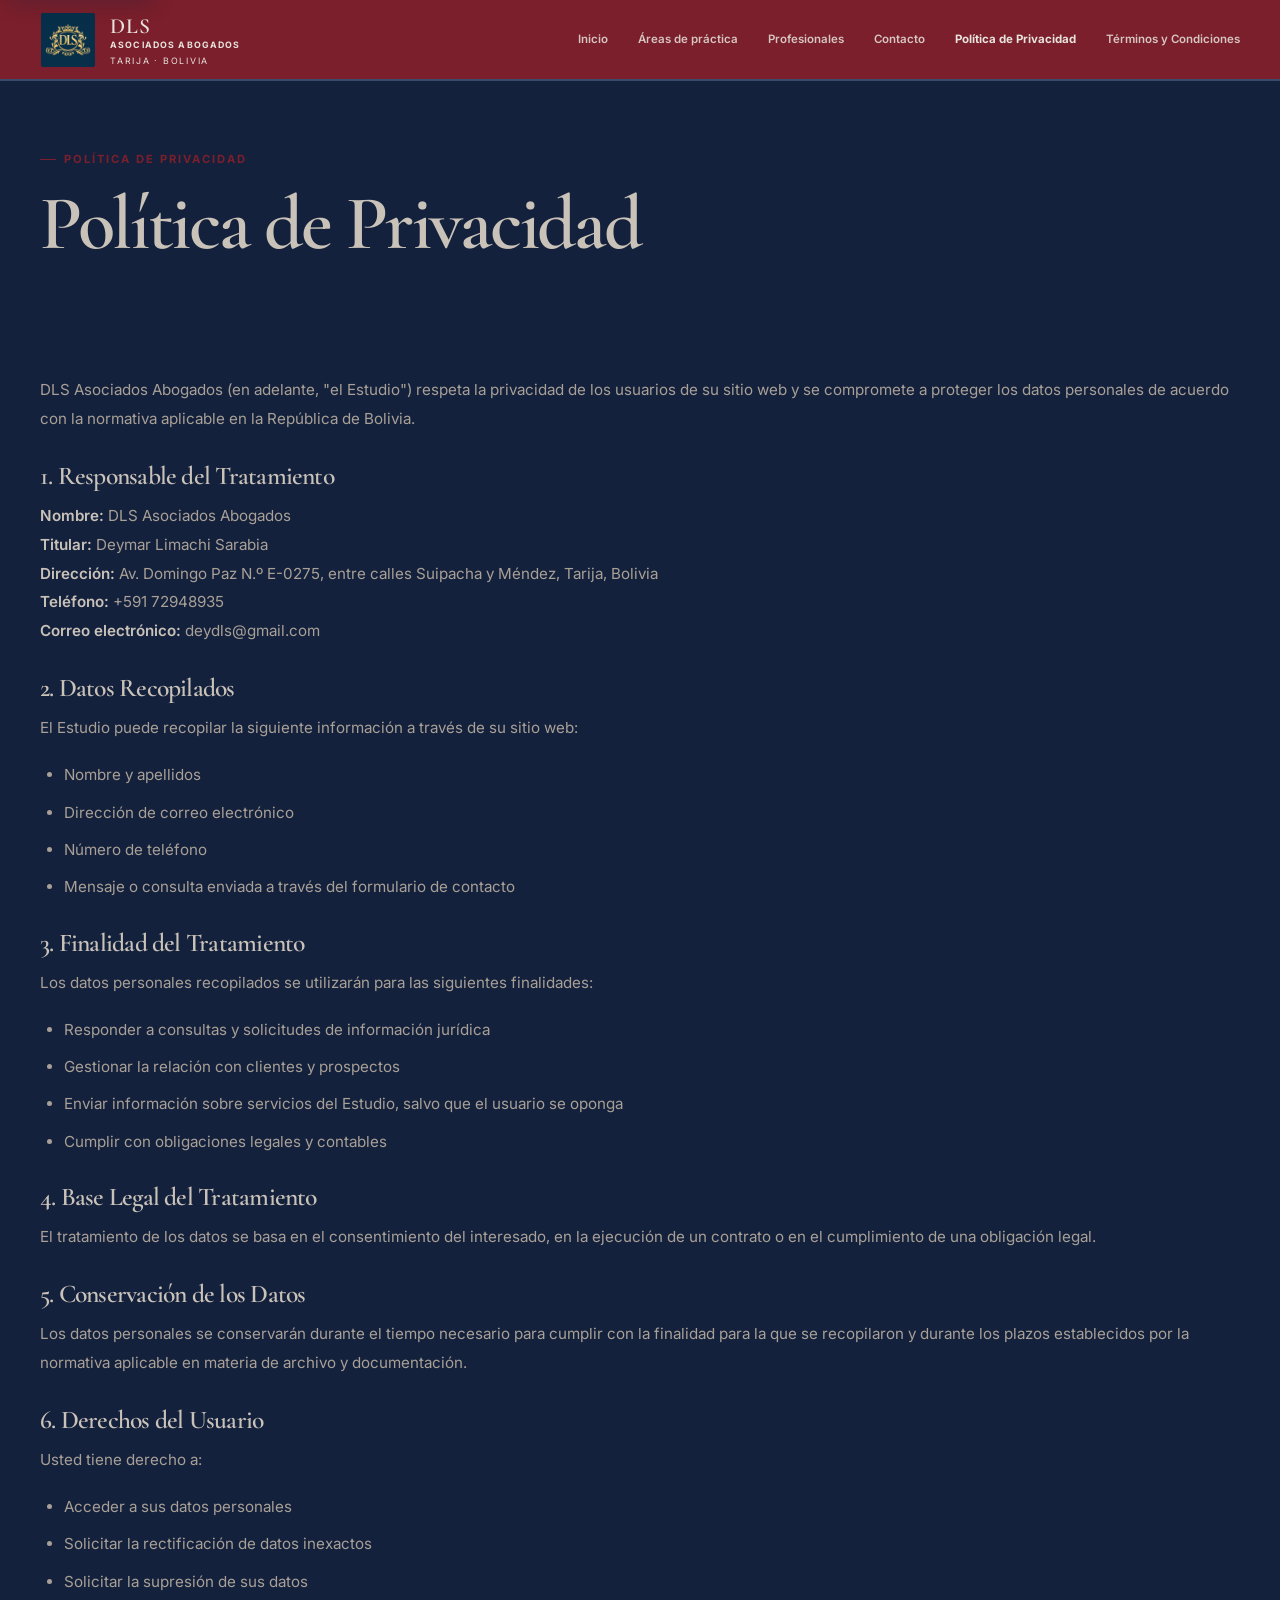
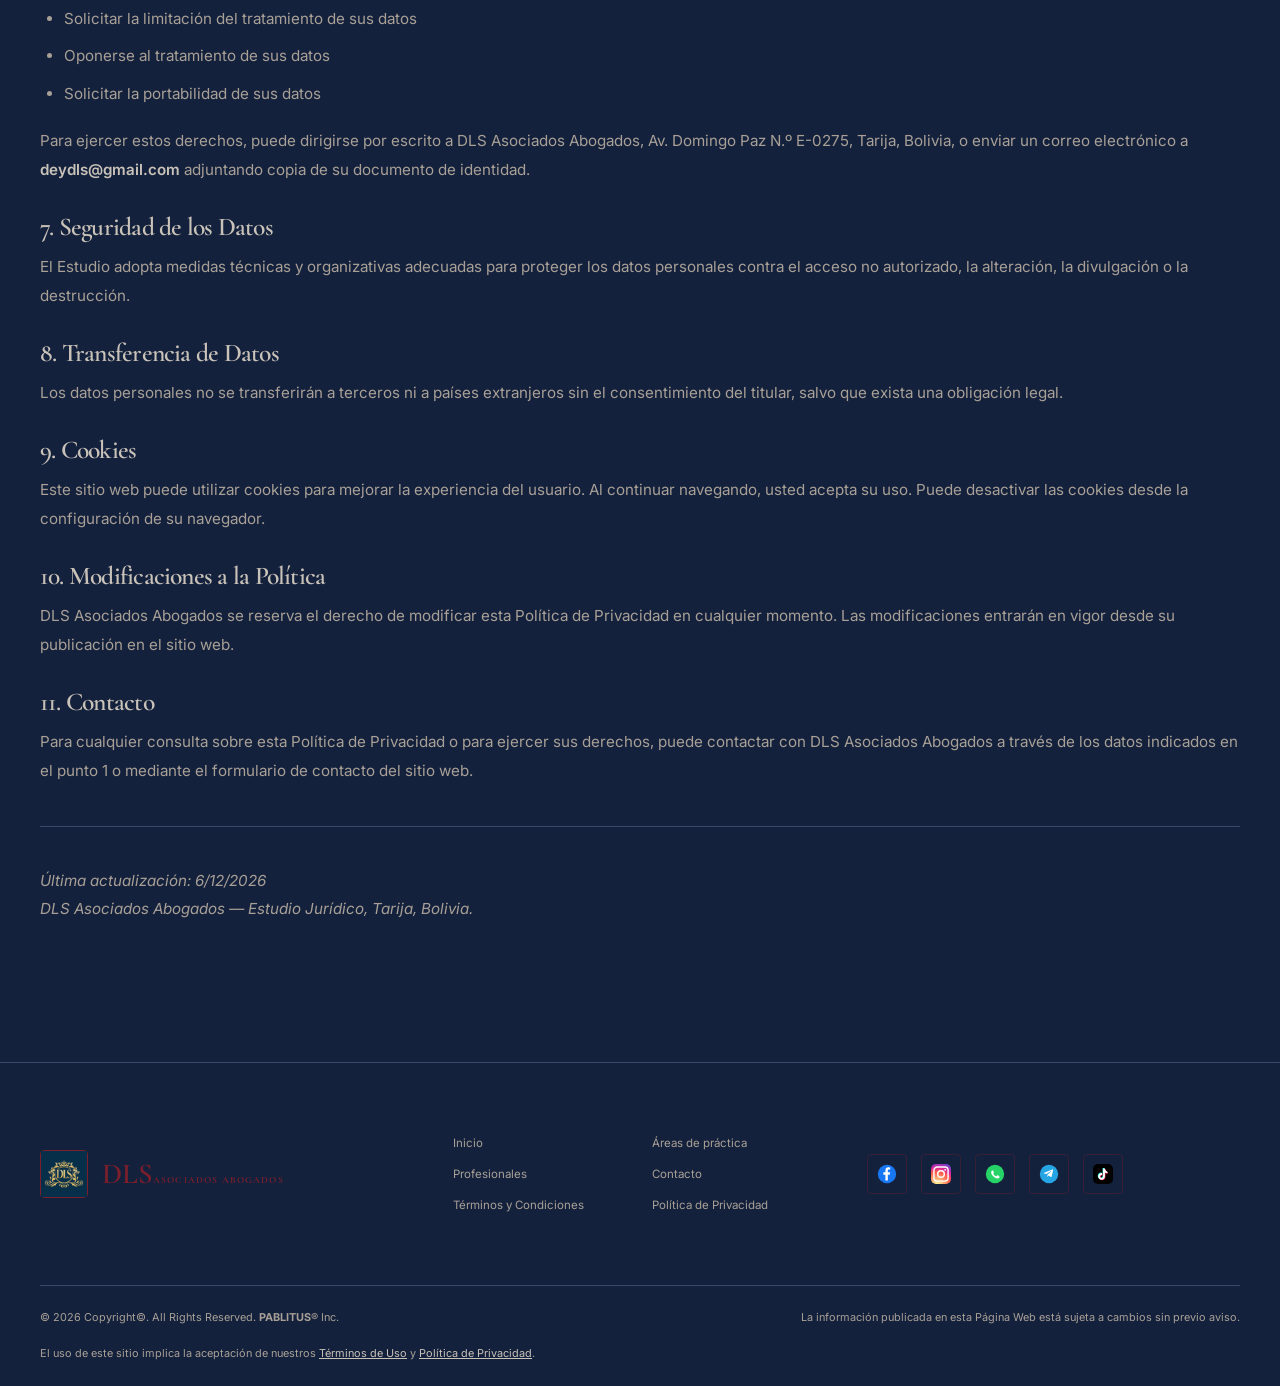
==== commit b8be7ef0: "Actualizar copyright a PABLITUS Inc. en todas las páginas" ====
--- a/privacy-policy.html
+++ b/privacy-policy.html
@@ -210,7 +210,7 @@
         </div>
       </div>
       <div class="container footer-bottom">
-        <span>© <span id="current-year"></span> DLS Asociados Abogados. Todos los derechos reservados.</span>
+        <span>© <span id="current-year"></span> Copyright©. All Rights Reserved. <strong>PABLITUS</strong>® Inc.</span>
         <span>La información publicada en esta Página Web está sujeta a cambios sin previo aviso.</span>
         <span>El uso de este sitio implica la aceptación de nuestros <a href="terms-of-service.html" style="color: var(--ink); text-decoration: underline;">Términos de Uso</a> y <a href="privacy-policy.html" style="color: var(--ink); text-decoration: underline;">Política de Privacidad</a>.</span>
       </div>
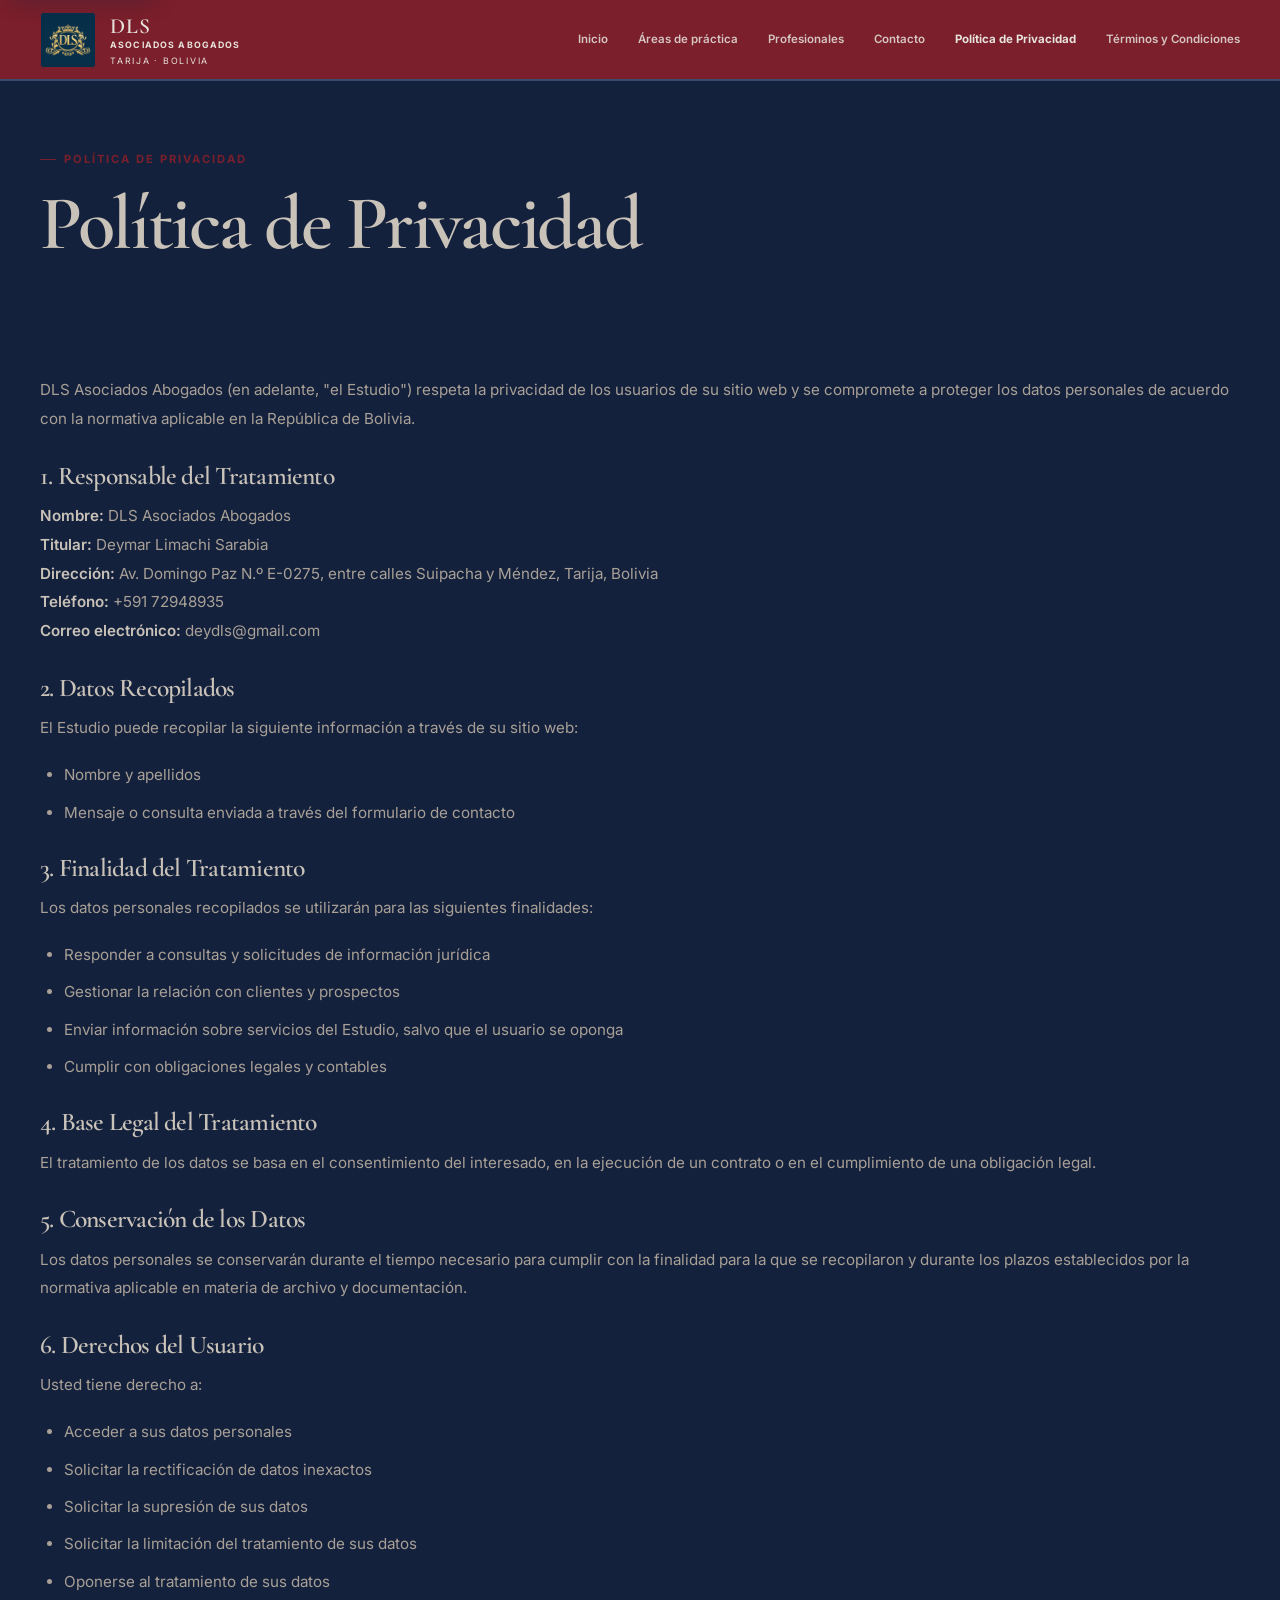
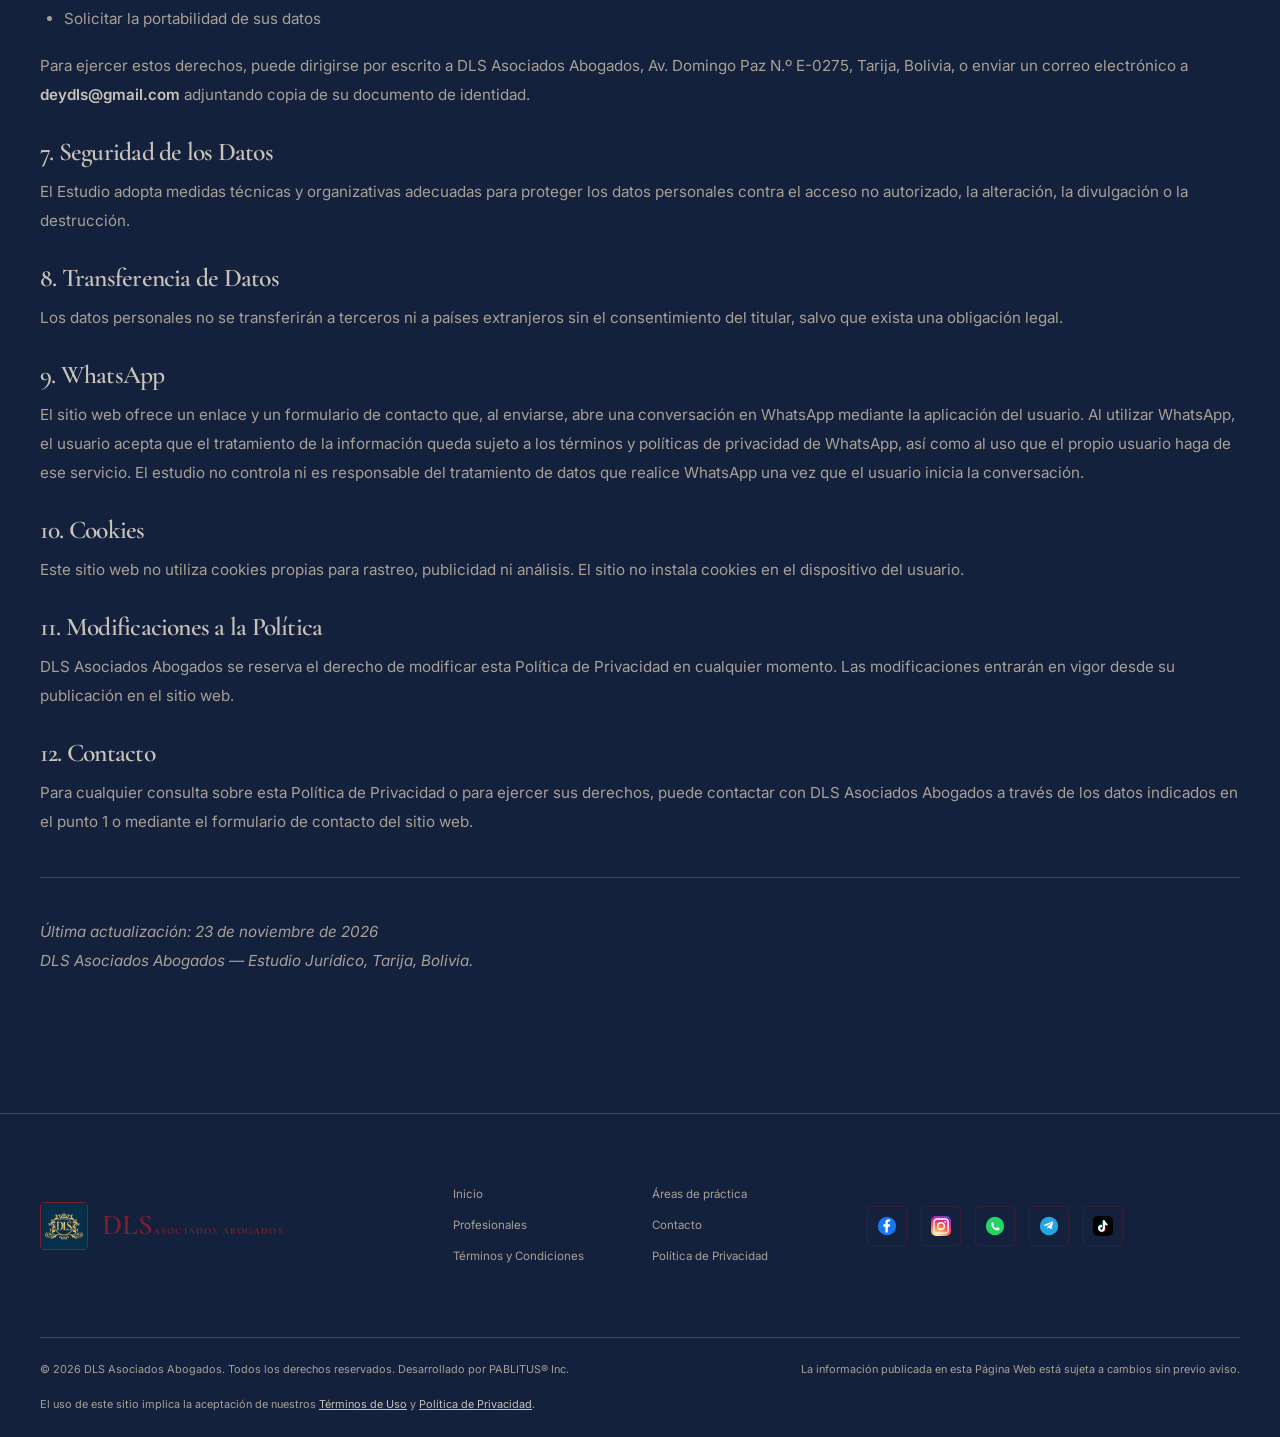
==== commit d00eced0: "Actualización final: copyright, título SEO, fecha de páginas legales y política de privacidad" ====
--- a/privacy-policy.html
+++ b/privacy-policy.html
@@ -93,8 +93,6 @@
             </p>
             <ul class="body-large">
               <li>Nombre y apellidos</li>
-              <li>Dirección de correo electrónico</li>
-              <li>Número de teléfono</li>
               <li>Mensaje o consulta enviada a través del formulario de contacto</li>
             </ul>
 
@@ -145,17 +143,22 @@
               Los datos personales no se transferirán a terceros ni a países extranjeros sin el consentimiento del titular, salvo que exista una obligación legal.
             </p>
 
-            <h2>9. Cookies</h2>
-            <p>
-              Este sitio web puede utilizar cookies para mejorar la experiencia del usuario. Al continuar navegando, usted acepta su uso. Puede desactivar las cookies desde la configuración de su navegador.
-            </p>
-
-            <h2>10. Modificaciones a la Política</h2>
+            <h2>9. WhatsApp</h2>
+            <p>
+              El sitio web ofrece un enlace y un formulario de contacto que, al enviarse, abre una conversación en WhatsApp mediante la aplicación del usuario. Al utilizar WhatsApp, el usuario acepta que el tratamiento de la información queda sujeto a los términos y políticas de privacidad de WhatsApp, así como al uso que el propio usuario haga de ese servicio. El estudio no controla ni es responsable del tratamiento de datos que realice WhatsApp una vez que el usuario inicia la conversación.
+            </p>
+
+            <h2>10. Cookies</h2>
+            <p>
+              Este sitio web no utiliza cookies propias para rastreo, publicidad ni análisis. El sitio no instala cookies en el dispositivo del usuario.
+            </p>
+
+            <h2>11. Modificaciones a la Política</h2>
             <p>
               DLS Asociados Abogados se reserva el derecho de modificar esta Política de Privacidad en cualquier momento. Las modificaciones entrarán en vigor desde su publicación en el sitio web.
             </p>
 
-            <h2>11. Contacto</h2>
+            <h2>12. Contacto</h2>
             <p>
               Para cualquier consulta sobre esta Política de Privacidad o para ejercer sus derechos, puede contactar con DLS Asociados Abogados a través de los datos indicados en el punto 1 o mediante el formulario de contacto del sitio web.
             </p>
@@ -210,7 +213,7 @@
         </div>
       </div>
       <div class="container footer-bottom">
-        <span>© <span id="current-year"></span> Copyright©. All Rights Reserved. <strong>PABLITUS</strong>® Inc.</span>
+        <span>© <span id="current-year"></span> DLS Asociados Abogados. Todos los derechos reservados. Desarrollado por PABLITUS® Inc.</span>
         <span>La información publicada en esta Página Web está sujeta a cambios sin previo aviso.</span>
         <span>El uso de este sitio implica la aceptación de nuestros <a href="terms-of-service.html" style="color: var(--ink); text-decoration: underline;">Términos de Uso</a> y <a href="privacy-policy.html" style="color: var(--ink); text-decoration: underline;">Política de Privacidad</a>.</span>
       </div>
@@ -219,7 +222,7 @@
     <script type="module" src="js/main.js"></script>
     <script>
       document.getElementById('current-year').textContent = new Date().getFullYear();
-      document.getElementById('update-date').textContent = new Date().toLocaleDateString('es-BO');
+      document.getElementById('update-date').textContent = '23 de noviembre de 2026';
     </script>
   </body>
 </html>
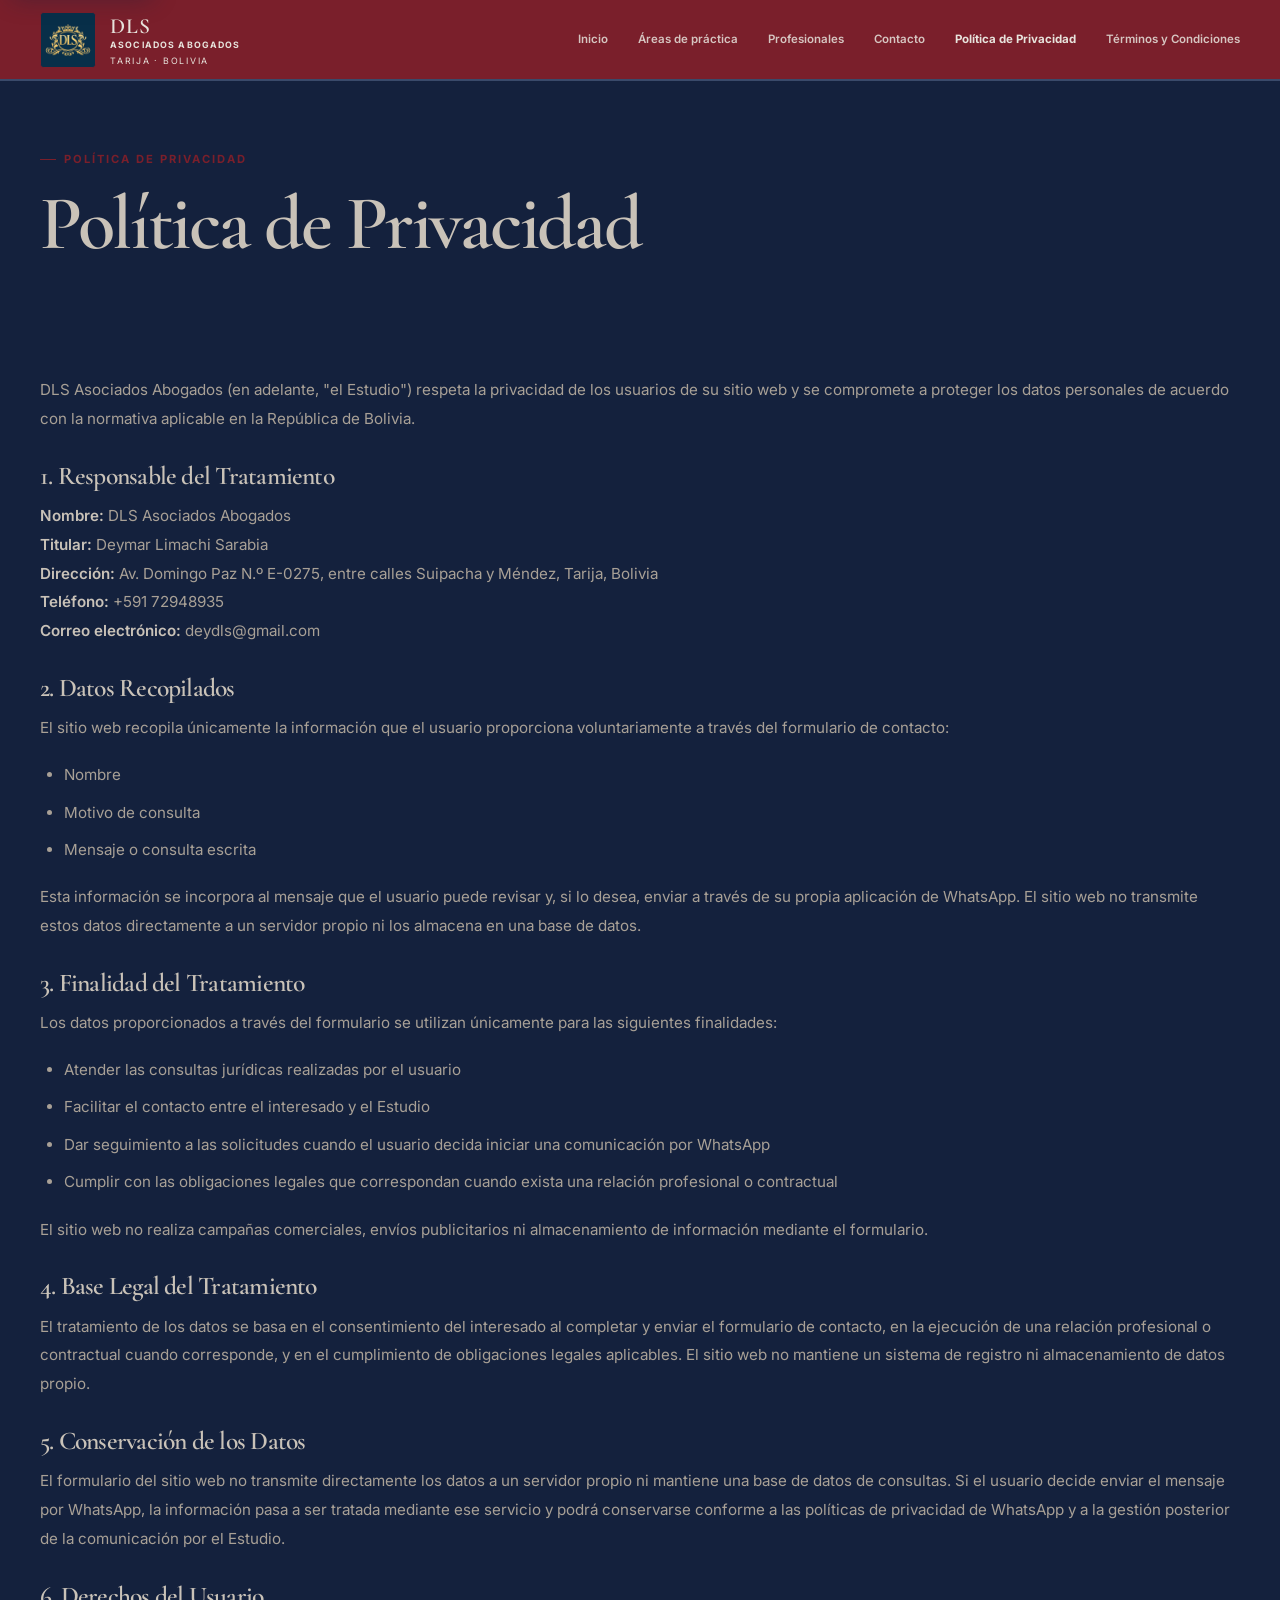
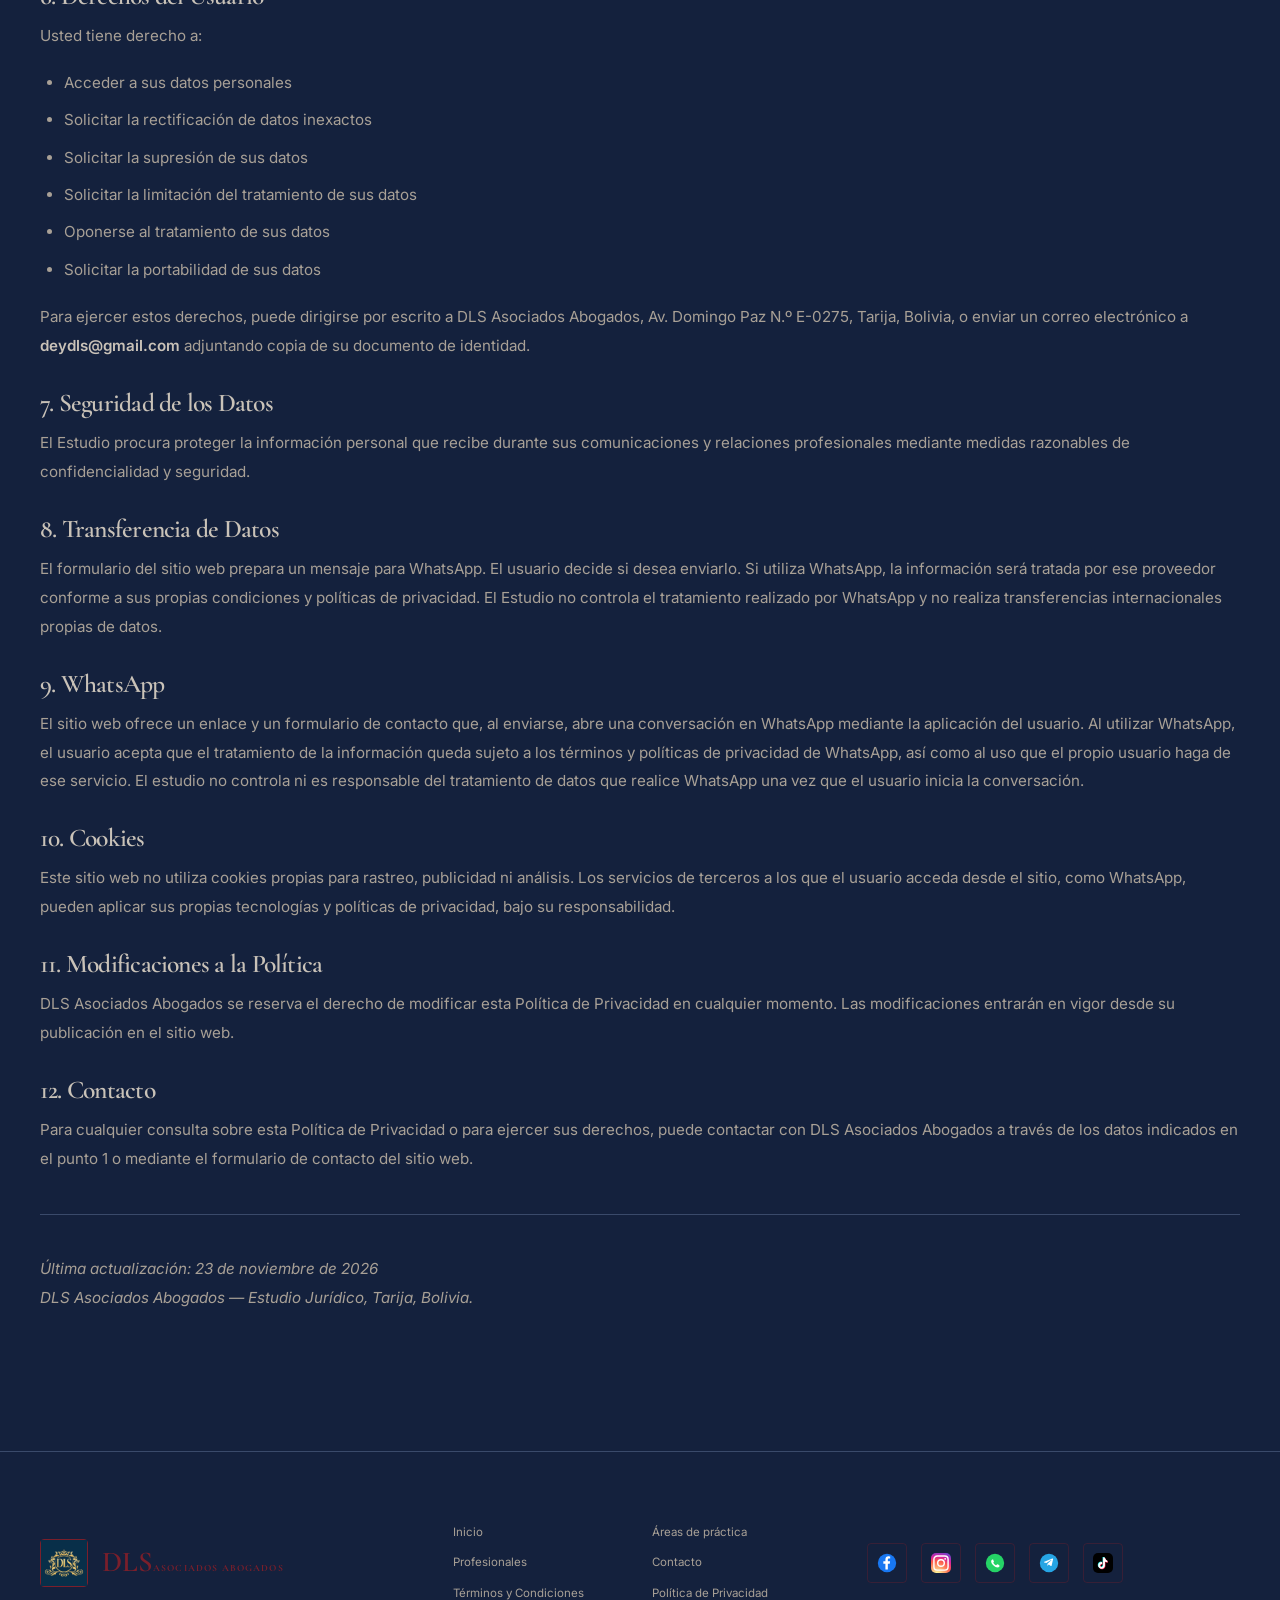
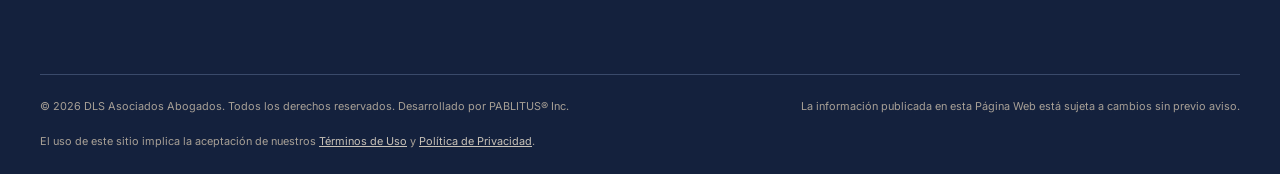
==== commit f9d1d2ee: "Preservar enlaces sociales provisionales y finalizar ajustes del sitio" ====
--- a/privacy-policy.html
+++ b/privacy-policy.html
@@ -56,7 +56,7 @@
           <a class="nav-link" href="index.html">Inicio</a>
           <a class="nav-link" href="index.html#areas">Áreas de práctica</a>
           <a class="nav-link" href="index.html#equipo">Profesionales</a>
-          <a class="nav-link" href="#contacto">Contacto</a>
+          <a class="nav-link" href="https://dls-asociados-abogados.netlify.app/#contacto">Contacto</a>
           <a class="nav-link is-active" href="privacy-policy.html">Política de Privacidad</a>
           <a class="nav-link" href="terms-of-service.html">Términos y Condiciones</a>
         </nav>
@@ -89,32 +89,39 @@
 
             <h2>2. Datos Recopilados</h2>
             <p>
-              El Estudio puede recopilar la siguiente información a través de su sitio web:
+              El sitio web recopila únicamente la información que el usuario proporciona voluntariamente a través del formulario de contacto:
             </p>
             <ul class="body-large">
-              <li>Nombre y apellidos</li>
-              <li>Mensaje o consulta enviada a través del formulario de contacto</li>
+              <li>Nombre</li>
+              <li>Motivo de consulta</li>
+              <li>Mensaje o consulta escrita</li>
             </ul>
+            <p>
+              Esta información se incorpora al mensaje que el usuario puede revisar y, si lo desea, enviar a través de su propia aplicación de WhatsApp. El sitio web no transmite estos datos directamente a un servidor propio ni los almacena en una base de datos.
+            </p>
 
             <h2>3. Finalidad del Tratamiento</h2>
             <p>
-              Los datos personales recopilados se utilizarán para las siguientes finalidades:
+              Los datos proporcionados a través del formulario se utilizan únicamente para las siguientes finalidades:
             </p>
             <ul class="body-large">
-              <li>Responder a consultas y solicitudes de información jurídica</li>
-              <li>Gestionar la relación con clientes y prospectos</li>
-              <li>Enviar información sobre servicios del Estudio, salvo que el usuario se oponga</li>
-              <li>Cumplir con obligaciones legales y contables</li>
+              <li>Atender las consultas jurídicas realizadas por el usuario</li>
+              <li>Facilitar el contacto entre el interesado y el Estudio</li>
+              <li>Dar seguimiento a las solicitudes cuando el usuario decida iniciar una comunicación por WhatsApp</li>
+              <li>Cumplir con las obligaciones legales que correspondan cuando exista una relación profesional o contractual</li>
             </ul>
+            <p>
+              El sitio web no realiza campañas comerciales, envíos publicitarios ni almacenamiento de información mediante el formulario.
+            </p>
 
             <h2>4. Base Legal del Tratamiento</h2>
             <p>
-              El tratamiento de los datos se basa en el consentimiento del interesado, en la ejecución de un contrato o en el cumplimiento de una obligación legal.
+              El tratamiento de los datos se basa en el consentimiento del interesado al completar y enviar el formulario de contacto, en la ejecución de una relación profesional o contractual cuando corresponde, y en el cumplimiento de obligaciones legales aplicables. El sitio web no mantiene un sistema de registro ni almacenamiento de datos propio.
             </p>
 
             <h2>5. Conservación de los Datos</h2>
             <p>
-              Los datos personales se conservarán durante el tiempo necesario para cumplir con la finalidad para la que se recopilaron y durante los plazos establecidos por la normativa aplicable en materia de archivo y documentación.
+              El formulario del sitio web no transmite directamente los datos a un servidor propio ni mantiene una base de datos de consultas. Si el usuario decide enviar el mensaje por WhatsApp, la información pasa a ser tratada mediante ese servicio y podrá conservarse conforme a las políticas de privacidad de WhatsApp y a la gestión posterior de la comunicación por el Estudio.
             </p>
 
             <h2>6. Derechos del Usuario</h2>
@@ -135,12 +142,12 @@
 
             <h2>7. Seguridad de los Datos</h2>
             <p>
-              El Estudio adopta medidas técnicas y organizativas adecuadas para proteger los datos personales contra el acceso no autorizado, la alteración, la divulgación o la destrucción.
+              El Estudio procura proteger la información personal que recibe durante sus comunicaciones y relaciones profesionales mediante medidas razonables de confidencialidad y seguridad.
             </p>
 
             <h2>8. Transferencia de Datos</h2>
             <p>
-              Los datos personales no se transferirán a terceros ni a países extranjeros sin el consentimiento del titular, salvo que exista una obligación legal.
+              El formulario del sitio web prepara un mensaje para WhatsApp. El usuario decide si desea enviarlo. Si utiliza WhatsApp, la información será tratada por ese proveedor conforme a sus propias condiciones y políticas de privacidad. El Estudio no controla el tratamiento realizado por WhatsApp y no realiza transferencias internacionales propias de datos.
             </p>
 
             <h2>9. WhatsApp</h2>
@@ -150,7 +157,7 @@
 
             <h2>10. Cookies</h2>
             <p>
-              Este sitio web no utiliza cookies propias para rastreo, publicidad ni análisis. El sitio no instala cookies en el dispositivo del usuario.
+              Este sitio web no utiliza cookies propias para rastreo, publicidad ni análisis. Los servicios de terceros a los que el usuario acceda desde el sitio, como WhatsApp, pueden aplicar sus propias tecnologías y políticas de privacidad, bajo su responsabilidad.
             </p>
 
             <h2>11. Modificaciones a la Política</h2>
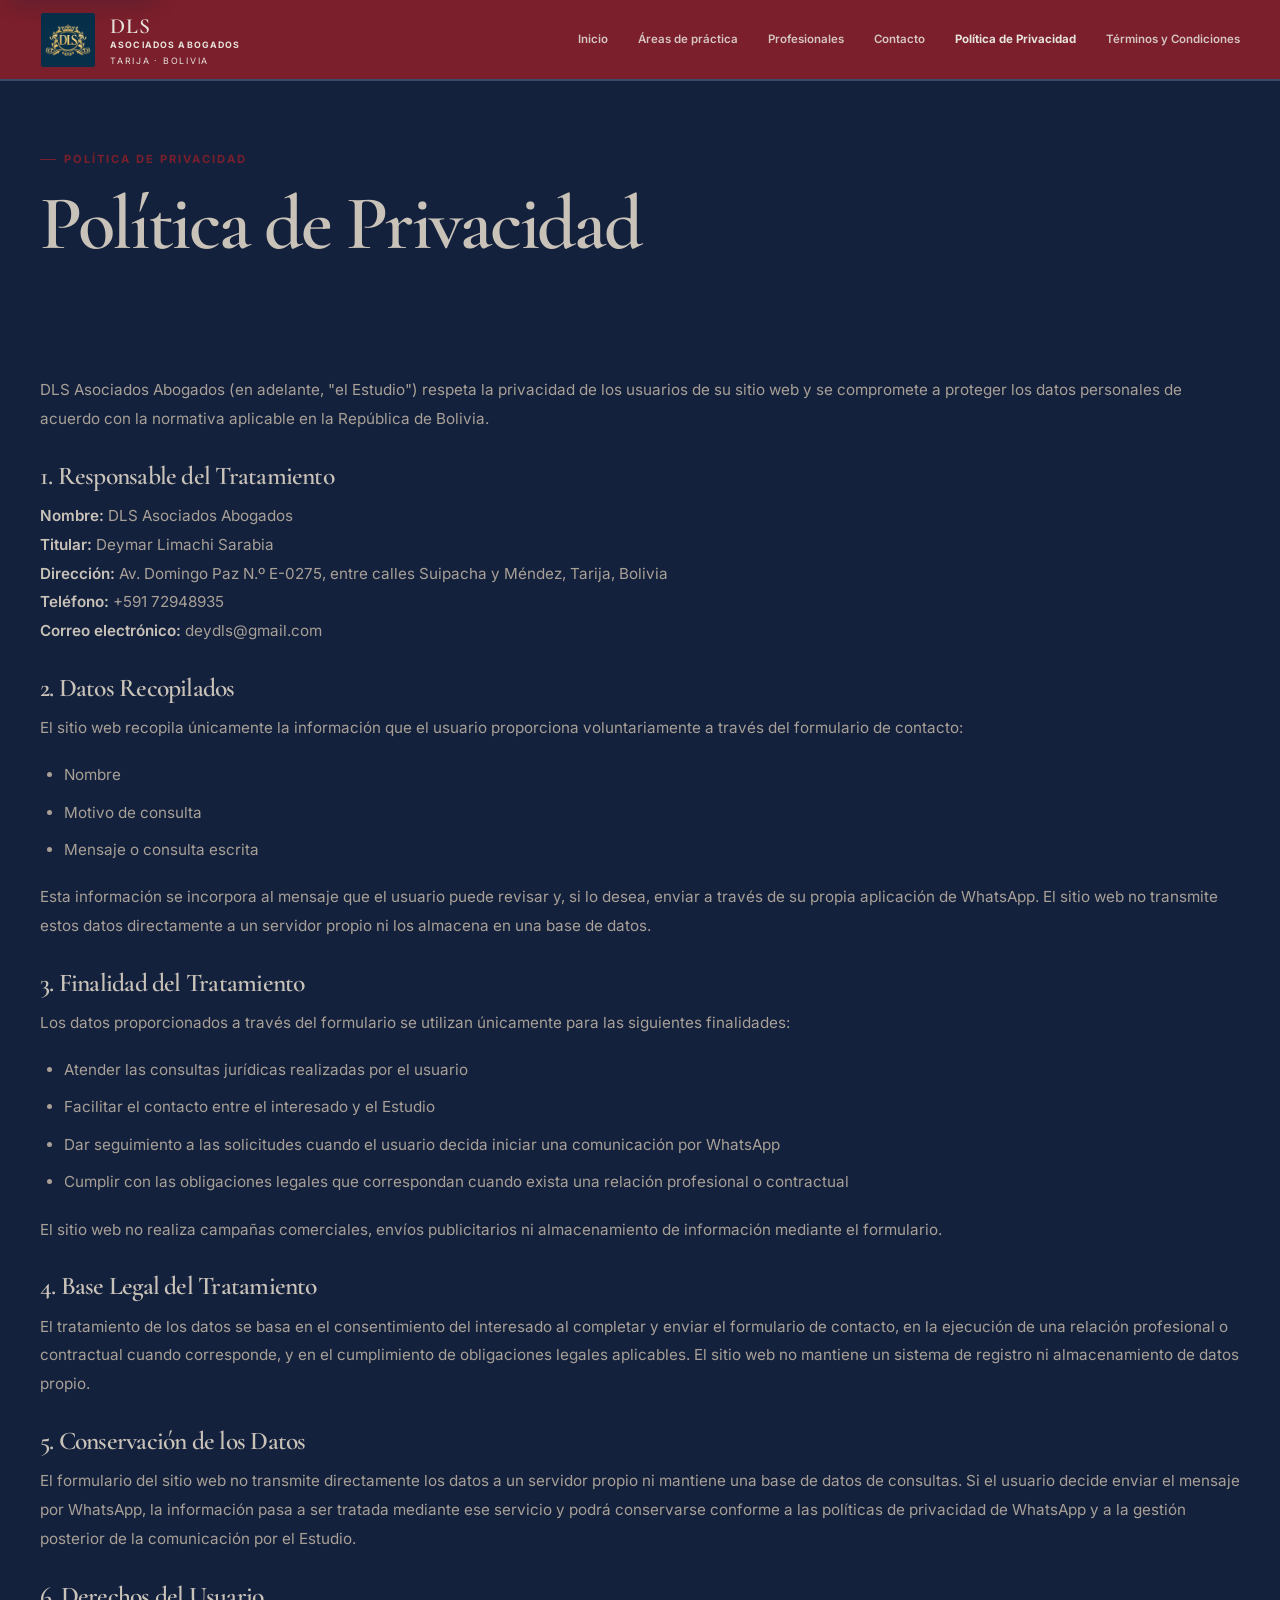
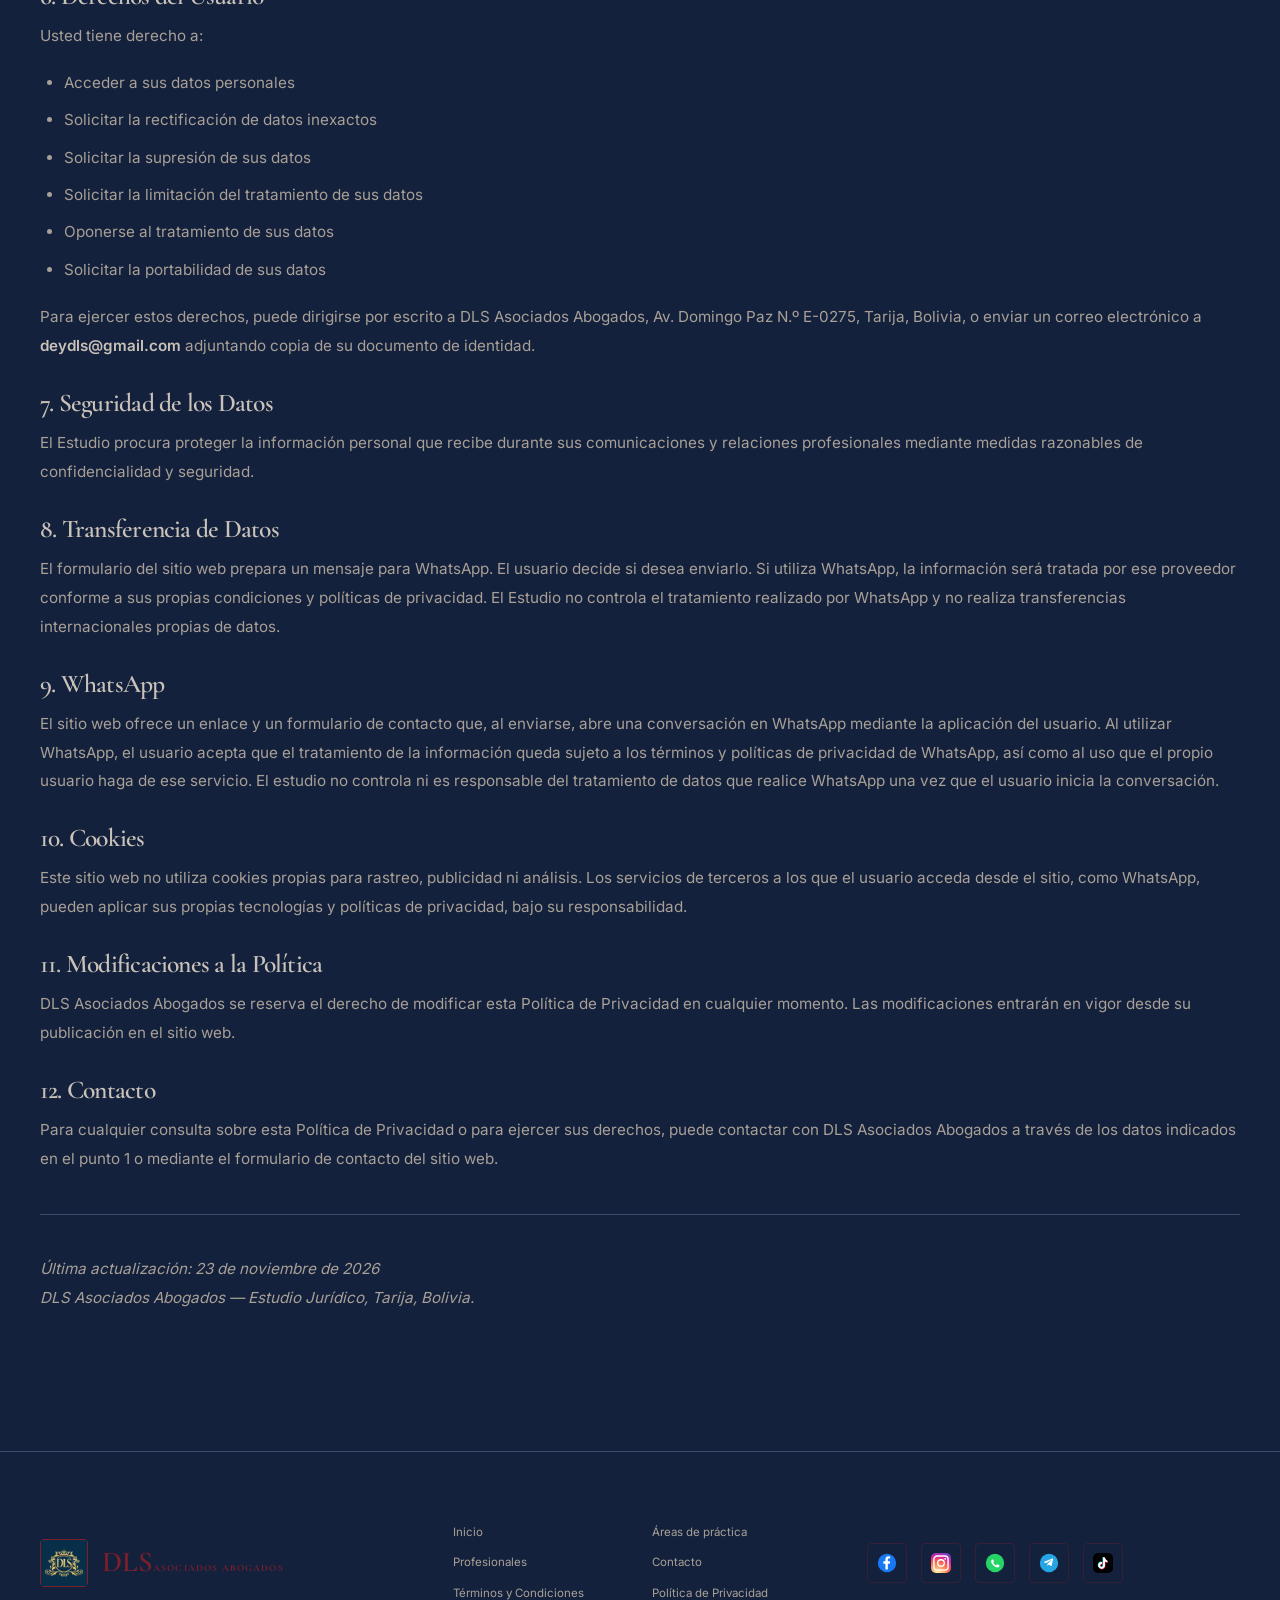
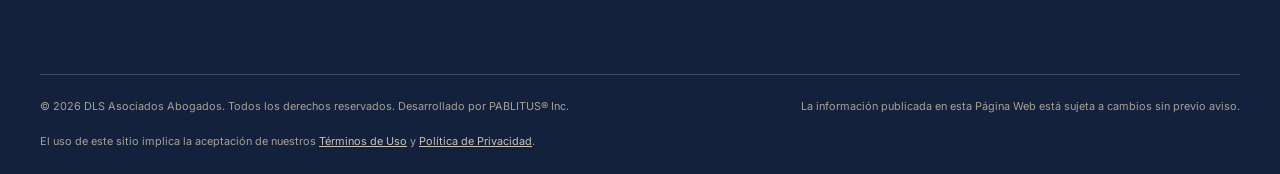
==== commit 0c134e49: "Optimizar carga tipográfica con fuentes locales WOFF2" ====
--- a/privacy-policy.html
+++ b/privacy-policy.html
@@ -12,19 +12,7 @@
     <link rel="apple-touch-icon" href="assets/logo/logo-isotipo.svg" />
 
     <!-- Tipografía -->
-    <link
-      rel="preconnect"
-      href="https://fonts.googleapis.com"
-    />
-    <link
-      rel="preconnect"
-      href="https://fonts.gstatic.com"
-      crossorigin
-    />
-    <link
-      href="https://fonts.googleapis.com/css2?family=Cormorant+Garamond:ital,wght@0,400;0,500;0,600;0,700;1,400&family=Inter:wght@400;500;600;700&display=swap"
-      rel="stylesheet"
-    />
+    <link rel="stylesheet" href="assets/fonts/fonts.css" />
 
     <!-- Hojas de estilo -->
     <link rel="stylesheet" href="css/tokens.css" />
--- a/assets/fonts/fonts.css
+++ b/assets/fonts/fonts.css
@@ -0,0 +1,66 @@
+/* ==== Fuentes locales: Cormorant Garamond ==== */
+@font-face {
+  font-family: 'Cormorant Garamond';
+  font-style: italic;
+  font-weight: 400;
+  font-display: swap;
+  src: url('cormorant-garamond-400-italic.woff2') format('woff2');
+}
+@font-face {
+  font-family: 'Cormorant Garamond';
+  font-style: normal;
+  font-weight: 400;
+  font-display: swap;
+  src: url('cormorant-garamond-400.woff2') format('woff2');
+}
+@font-face {
+  font-family: 'Cormorant Garamond';
+  font-style: normal;
+  font-weight: 500;
+  font-display: swap;
+  src: url('cormorant-garamond-500.woff2') format('woff2');
+}
+@font-face {
+  font-family: 'Cormorant Garamond';
+  font-style: normal;
+  font-weight: 600;
+  font-display: swap;
+  src: url('cormorant-garamond-600.woff2') format('woff2');
+}
+@font-face {
+  font-family: 'Cormorant Garamond';
+  font-style: normal;
+  font-weight: 700;
+  font-display: swap;
+  src: url('cormorant-garamond-700.woff2') format('woff2');
+}
+
+/* ==== Fuentes locales: Inter ==== */
+@font-face {
+  font-family: 'Inter';
+  font-style: normal;
+  font-weight: 400;
+  font-display: swap;
+  src: url('inter-400.woff2') format('woff2');
+}
+@font-face {
+  font-family: 'Inter';
+  font-style: normal;
+  font-weight: 500;
+  font-display: swap;
+  src: url('inter-500.woff2') format('woff2');
+}
+@font-face {
+  font-family: 'Inter';
+  font-style: normal;
+  font-weight: 600;
+  font-display: swap;
+  src: url('inter-600.woff2') format('woff2');
+}
+@font-face {
+  font-family: 'Inter';
+  font-style: normal;
+  font-weight: 700;
+  font-display: swap;
+  src: url('inter-700.woff2') format('woff2');
+}
--- a/css/tokens.css
+++ b/css/tokens.css
@@ -37,7 +37,6 @@
   /* Tipografía */
   --font-display: "Cormorant Garamond", Georgia, serif;
   --font-body: "Inter", system-ui, -apple-system, BlinkMacSystemFont, "Segoe UI", Roboto, sans-serif;
-  --font-mono: ui-monospace, SFMono-Regular, "SF Mono", Consolas, monospace;
 
   /* Espaciado y contenedor */
   --container-max: 1200px;
